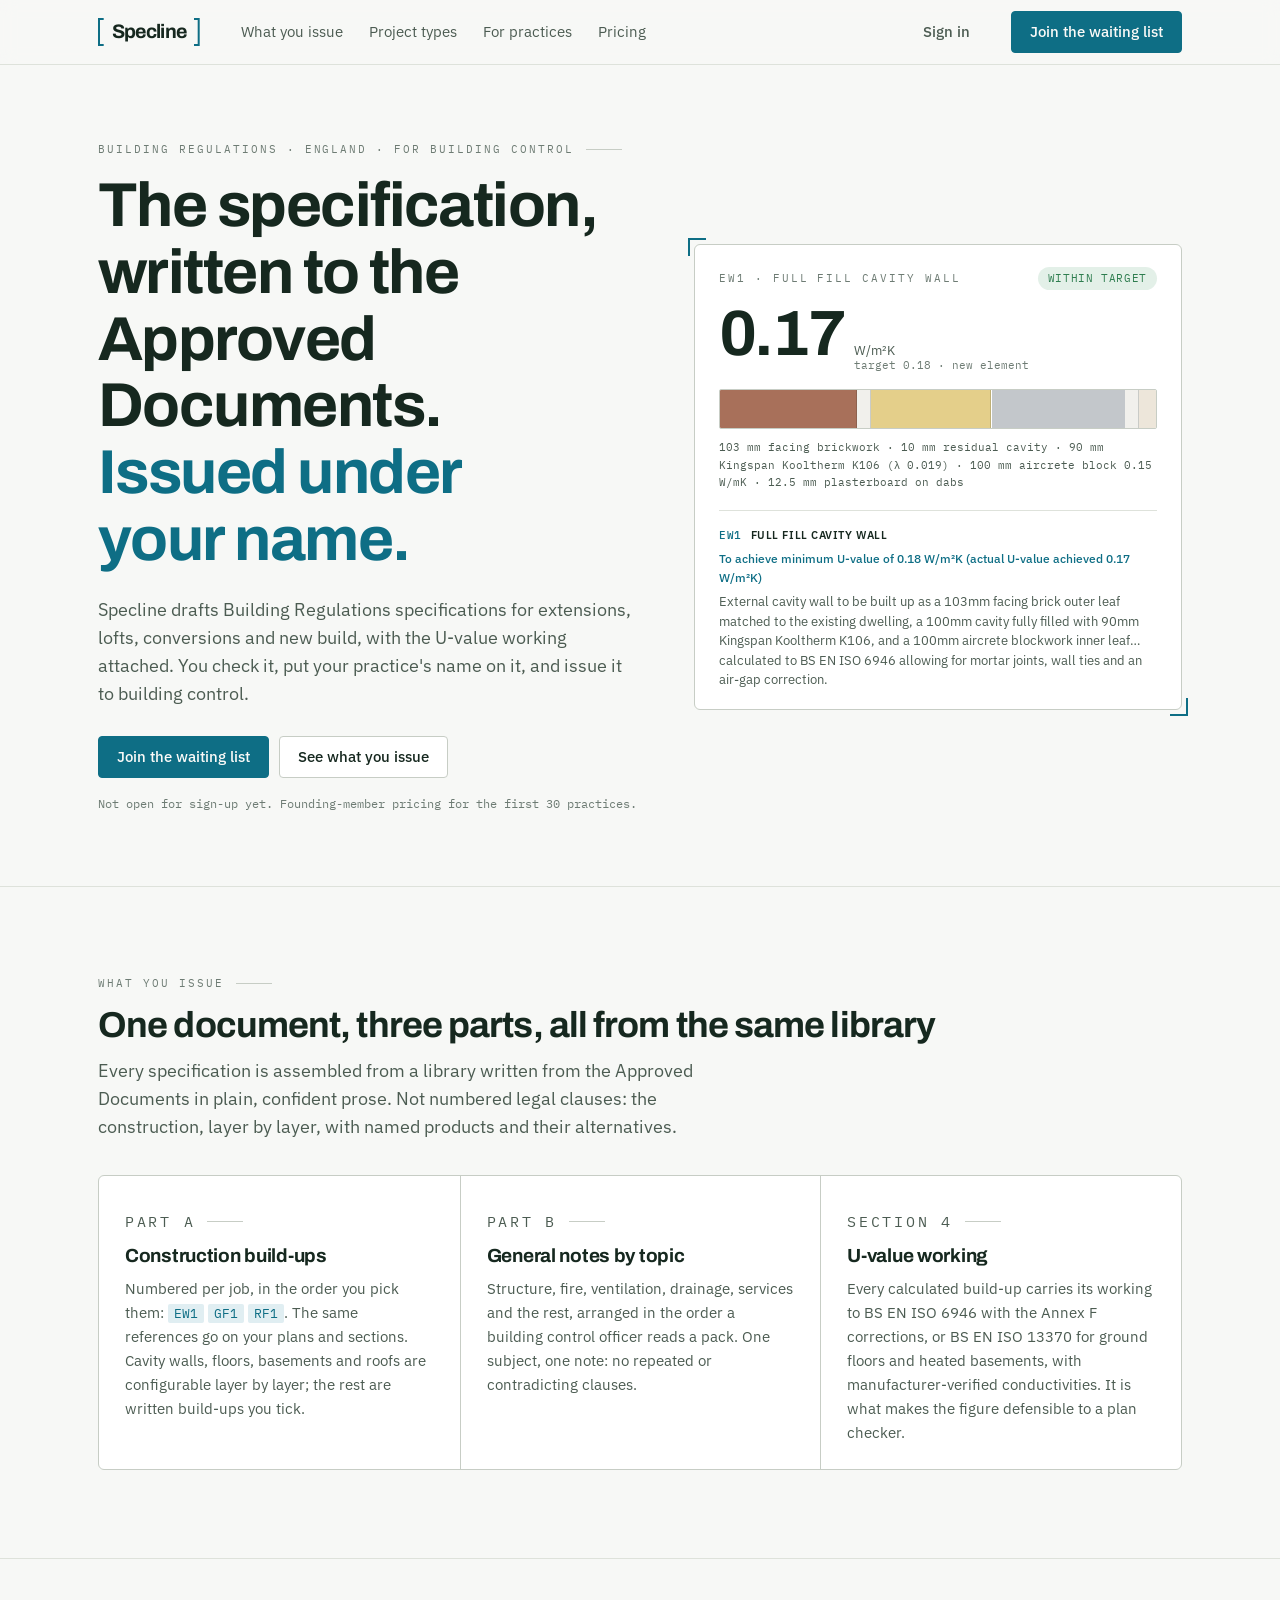
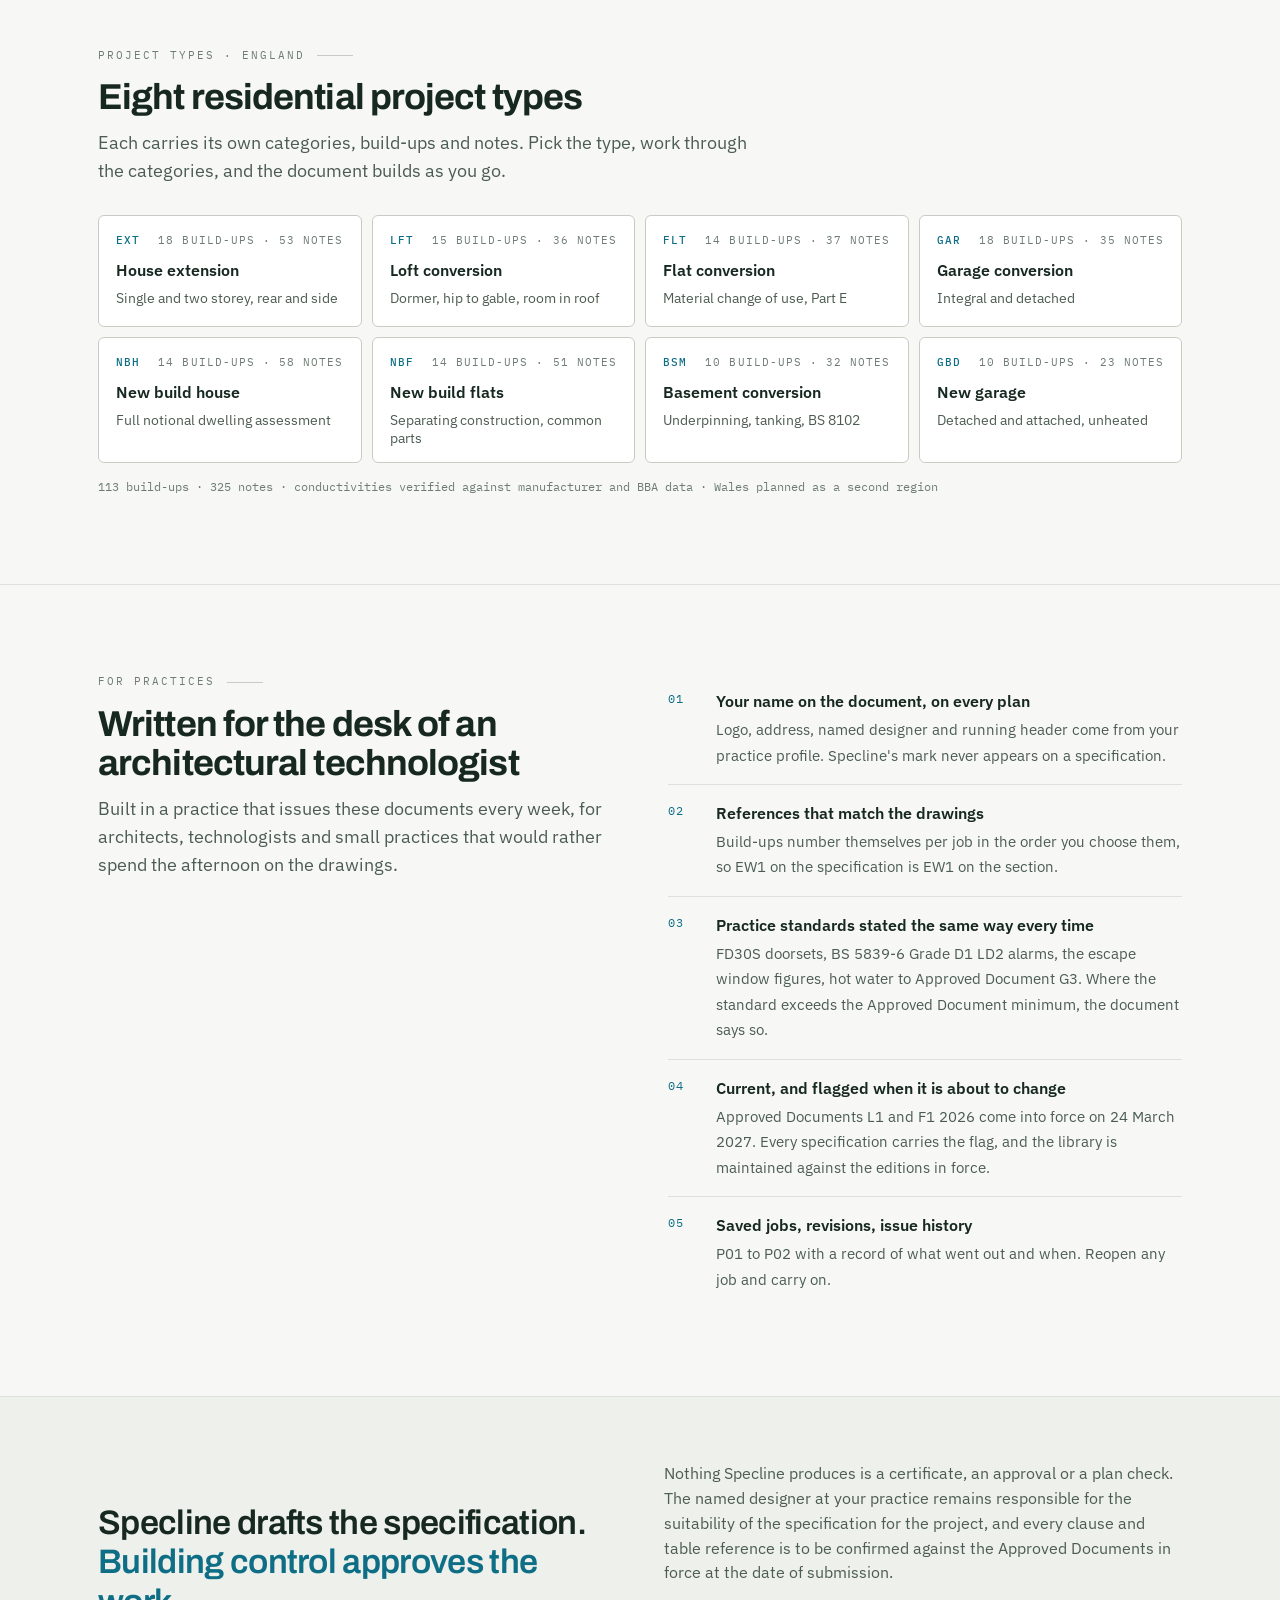
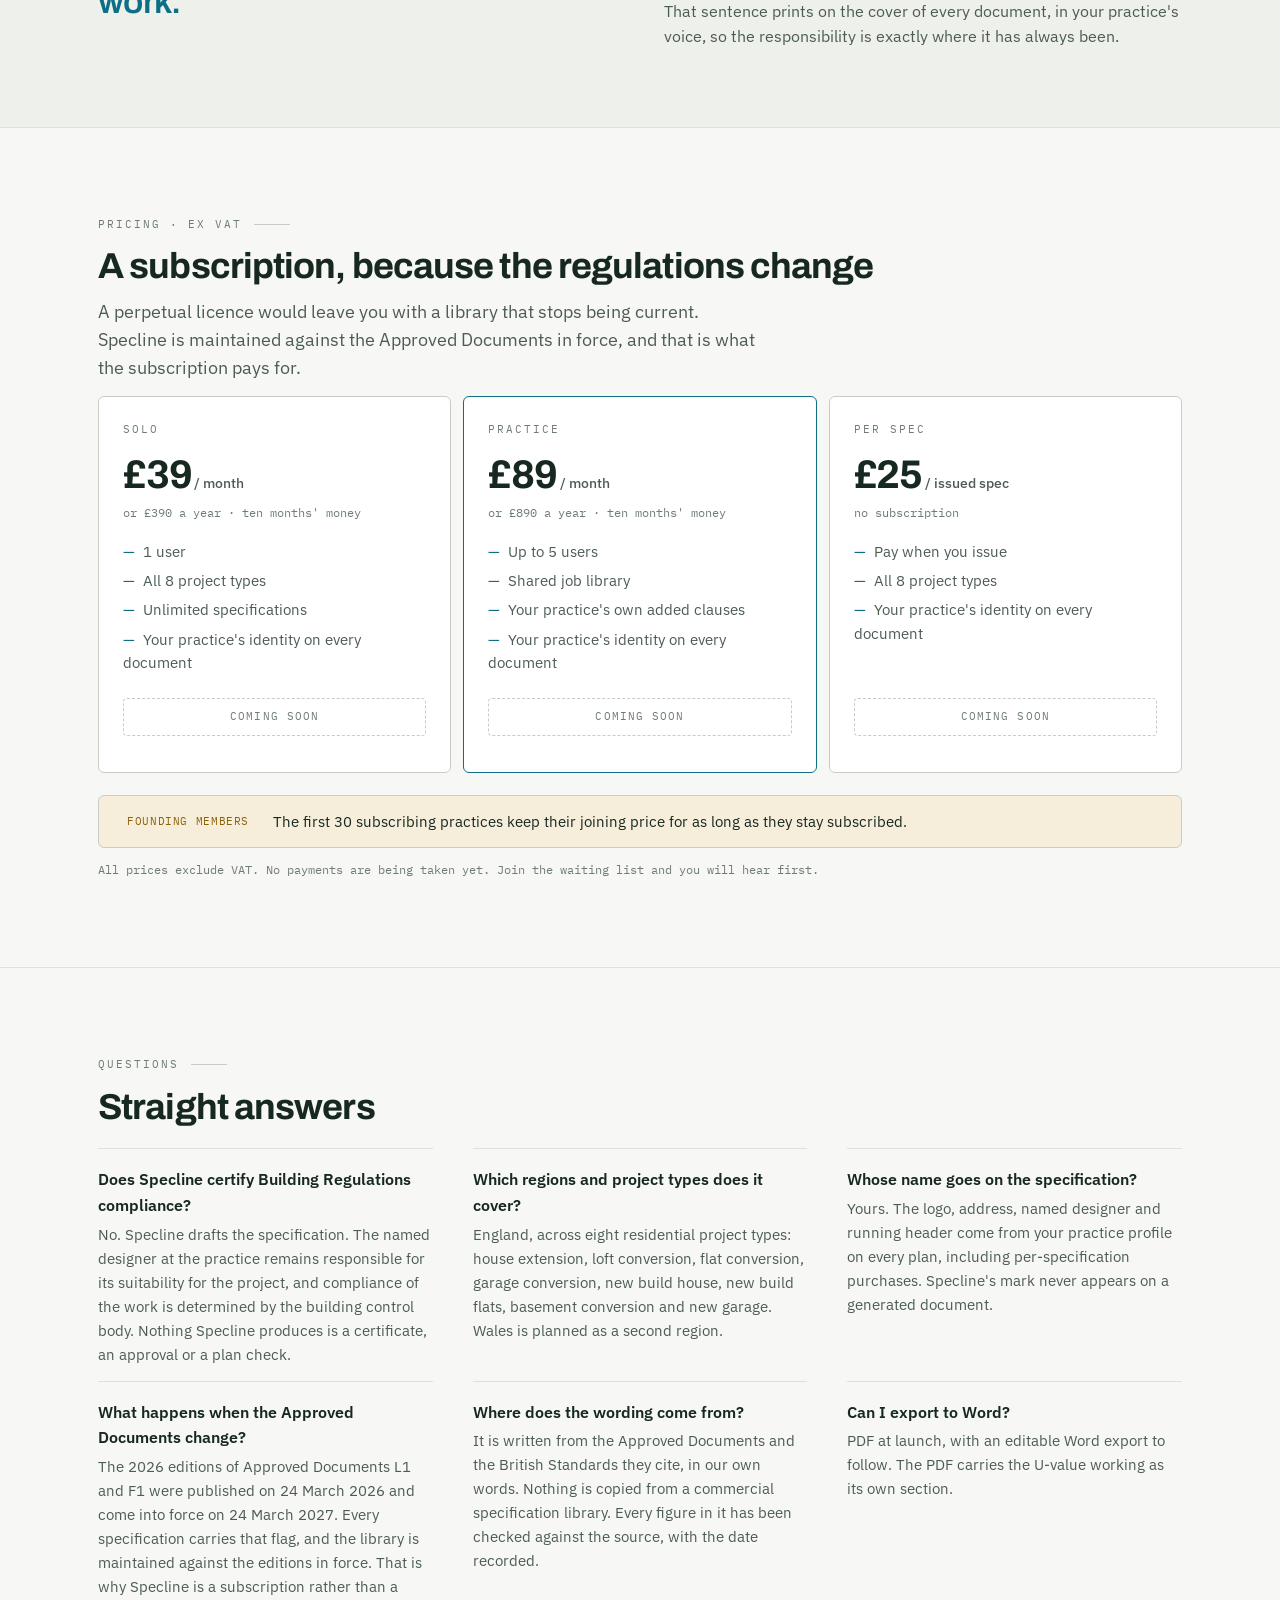
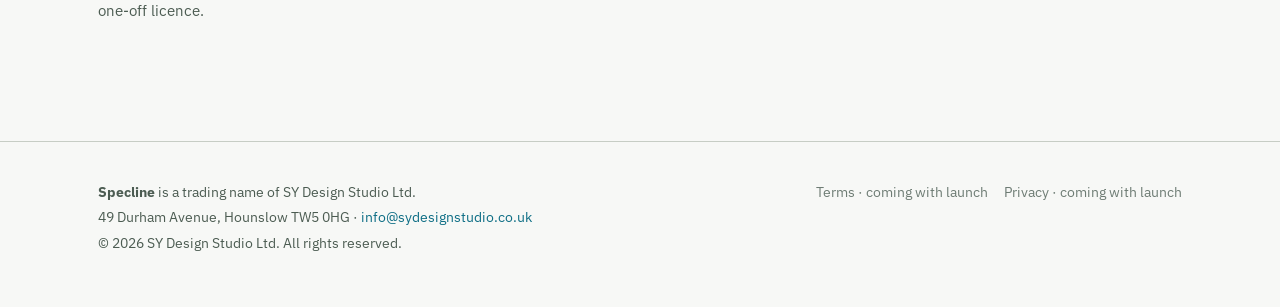
==== site/index.html @ 6450c4c1 "Specline identity, practice profile, responsibility wording, commercial model and home page Nothing " ====
<!doctype html>
<html lang="en-GB">
<head>
<meta charset="utf-8">
<meta name="viewport" content="width=device-width,initial-scale=1">
<title>Specline — Building Regulations specifications for building control</title>
<meta name="description" content="Specline drafts Building Regulations specifications for building control: eight residential project types for England, written to the Approved Documents, with the U-value working attached. Issued under your practice's name. For architects and architectural technologists.">
<!-- TODO before launch: set the real domain on the canonical and og:url tags below. -->
<link rel="canonical" href="https://specline.co.uk/">
<meta name="robots" content="index,follow">
<meta name="theme-color" content="#0E6E85">
<meta property="og:type" content="website">
<meta property="og:site_name" content="Specline">
<meta property="og:title" content="Specline — Building Regulations specifications for building control">
<meta property="og:description" content="Building Regulations specifications for extensions, lofts, conversions and new build in England, written to the Approved Documents with the U-value working attached. Issued under your own name.">
<meta property="og:url" content="https://specline.co.uk/">
<meta property="og:locale" content="en_GB">
<meta name="twitter:card" content="summary">
<meta name="twitter:title" content="Specline — Building Regulations specifications for building control">
<meta name="twitter:description" content="Specifications written to the Approved Documents, with the U-value working attached. Issued under your practice's name.">
<link rel="icon" type="image/svg+xml" href="data:image/svg+xml,%3Csvg xmlns='http://www.w3.org/2000/svg' viewBox='0 0 32 32'%3E%3Crect width='32' height='32' rx='6' fill='%230E6E85'/%3E%3Cpath d='M13.5 7.5H8V24.5H13.5M18.5 7.5H24V24.5H18.5' fill='none' stroke='%23FBFAF8' stroke-width='3'/%3E%3C/svg%3E">
<link rel="preconnect" href="https://fonts.googleapis.com">
<link rel="preconnect" href="https://fonts.gstatic.com" crossorigin>
<link rel="stylesheet" href="https://fonts.googleapis.com/css2?family=Archivo:wght@600;700&family=IBM+Plex+Mono:wght@400;500&family=IBM+Plex+Sans:wght@400;500;600&display=swap">
<script type="application/ld+json">
{"@context":"https://schema.org","@graph":[
 {"@type":"Organization","@id":"https://specline.co.uk/#org","name":"Specline","legalName":"SY Design Studio Ltd","url":"https://specline.co.uk/","email":"info@sydesignstudio.co.uk",
  "address":{"@type":"PostalAddress","streetAddress":"49 Durham Avenue","addressLocality":"Hounslow","postalCode":"TW5 0HG","addressCountry":"GB"}},
 {"@type":"SoftwareApplication","name":"Specline","applicationCategory":"BusinessApplication","operatingSystem":"Web","url":"https://specline.co.uk/",
  "description":"Drafts Building Regulations specifications for building control across eight residential project types in England, written to the Approved Documents, with U-value calculations to BS EN ISO 6946 and BS EN ISO 13370 attached.",
  "publisher":{"@id":"https://specline.co.uk/#org"},
  "offers":[
   {"@type":"Offer","name":"Solo","price":"39","priceCurrency":"GBP","availability":"https://schema.org/PreOrder","description":"1 user, all 8 project types, unlimited specifications. £39 a month or £390 a year, ex VAT."},
   {"@type":"Offer","name":"Practice","price":"89","priceCurrency":"GBP","availability":"https://schema.org/PreOrder","description":"Up to 5 users, shared job library, the practice's own added clauses. £89 a month or £890 a year, ex VAT."},
   {"@type":"Offer","name":"Per spec","price":"25","priceCurrency":"GBP","availability":"https://schema.org/PreOrder","description":"£25 per issued specification, no subscription, ex VAT."}]},
 {"@type":"FAQPage","mainEntity":[
  {"@type":"Question","name":"Does Specline certify Building Regulations compliance?","acceptedAnswer":{"@type":"Answer","text":"No. Specline drafts the specification. The named designer at the practice remains responsible for its suitability for the project, and compliance of the work is determined by the building control body. Nothing Specline produces is a certificate, an approval or a plan check."}},
  {"@type":"Question","name":"Which regions and project types does Specline cover?","acceptedAnswer":{"@type":"Answer","text":"England, across eight residential project types: house extension, loft conversion, flat conversion, garage conversion, new build house, new build flats, basement conversion and new garage. Wales is planned as a second region."}},
  {"@type":"Question","name":"Whose name goes on the specification?","acceptedAnswer":{"@type":"Answer","text":"The practice's own. The logo, address, named designer and running header come from the practice profile on every plan, including per-specification purchases. Specline's mark never appears on a generated document."}},
  {"@type":"Question","name":"What happens when the Approved Documents change?","acceptedAnswer":{"@type":"Answer","text":"The 2026 editions of Approved Documents L1 and F1 were published on 24 March 2026 and come into force on 24 March 2027. Every specification carries that flag, and the library is maintained against the editions in force. That is why Specline is a subscription rather than a one-off licence."}}]}
]}
</script>
<style>
:root{
  --paper:#F7F8F6; --paper-warm:#FBFAF8; --well:#EEF0EC; --surface:#FFFFFF;
  --ink:#16281F; --ink-2:#4C5C52; --ink-3:#6E7C74; --rule:#C7CDC5; --rule-soft:#DEE2DB;
  --petrol:#0E6E85; --petrol-hi:#0B586B; --petrol-soft:#E0EEF2; --on-petrol:#FBFAF8; --bracket:#0E6E85;
  --pass:#2E7D4F; --pass-soft:#E3F0E8; --hold:#8A6108; --hold-soft:#F6EEDB;
  --wordmark:"Archivo","IBM Plex Sans",Inter,system-ui,sans-serif;
  --sans:"IBM Plex Sans",-apple-system,BlinkMacSystemFont,"Segoe UI",Roboto,Helvetica,Arial,sans-serif;
  --mono:"IBM Plex Mono",ui-monospace,SFMono-Regular,Menlo,Consolas,monospace;
  --r-input:2px; --r-ctl:4px; --r-card:6px; --r-modal:10px;
  --shadow-2:0 4px 14px rgba(22,40,31,.10),0 24px 60px rgba(22,40,31,.12);
}
@media (prefers-color-scheme:dark){:root:not([data-theme="light"]){
  --paper:#10191F; --paper-warm:#17222A; --well:#0B1319; --surface:#17222A;
  --ink:#EDEAE4; --ink-2:#A8B4BC; --ink-3:#78868F; --rule:#263239; --rule-soft:#1F2A31;
  --petrol:#2E9EB8; --petrol-hi:#63BDD1; --petrol-soft:#0F323C; --on-petrol:#08141A; --bracket:#2E9EB8;
  --pass:#5CB981; --pass-soft:#142A1E; --hold:#D7A54A; --hold-soft:#2B2113;
  --shadow-2:0 4px 16px rgba(0,0,0,.5),0 24px 70px rgba(0,0,0,.55);}}
:root[data-theme="dark"]{
  --paper:#10191F; --paper-warm:#17222A; --well:#0B1319; --surface:#17222A;
  --ink:#EDEAE4; --ink-2:#A8B4BC; --ink-3:#78868F; --rule:#263239; --rule-soft:#1F2A31;
  --petrol:#2E9EB8; --petrol-hi:#63BDD1; --petrol-soft:#0F323C; --on-petrol:#08141A; --bracket:#2E9EB8;
  --pass:#5CB981; --pass-soft:#142A1E; --hold:#D7A54A; --hold-soft:#2B2113;
  --shadow-2:0 4px 16px rgba(0,0,0,.5),0 24px 70px rgba(0,0,0,.55);}

*{box-sizing:border-box}
html{color-scheme:light dark;scroll-behavior:smooth}
body{margin:0;background:var(--paper);color:var(--ink);font-family:var(--sans);font-size:16px;line-height:1.6;-webkit-font-smoothing:antialiased}
a{color:var(--petrol);text-decoration:none}
a:hover{color:var(--petrol-hi);text-decoration:underline}
button{font:inherit;color:inherit;cursor:pointer}
:focus-visible{outline:2px solid var(--petrol);outline-offset:2px}
::selection{background:var(--petrol-soft)}
h1,h2,h3{font-family:var(--wordmark);font-weight:700;letter-spacing:-.025em;line-height:1.08;margin:0;text-wrap:balance}
h2{font-size:clamp(26px,3.2vw,36px);margin-bottom:12px}
h3{font-size:19px;letter-spacing:-.015em;line-height:1.3}
p{margin:0 0 14px}
.lede{color:var(--ink-2);font-size:17.5px;max-width:60ch}
.eyebrow{font-family:var(--mono);font-size:11px;letter-spacing:.18em;text-transform:uppercase;color:var(--ink-3);margin:0 0 14px;display:flex;gap:12px;align-items:center}
.eyebrow::after{content:"";flex:0 0 36px;height:1px;background:var(--rule)}
.mono{font-family:var(--mono);font-variant-numeric:tabular-nums}
.wrap{max-width:1140px;margin:0 auto;padding:0 28px}
@media(max-width:640px){.wrap{padding:0 18px}}
section{padding:88px 0;border-top:1px solid var(--rule-soft)}
section.tight{padding:64px 0}
@media(max-width:760px){section{padding:60px 0}}

/* buttons */
.btn{display:inline-flex;align-items:center;gap:8px;border:1px solid var(--rule);background:var(--surface);color:var(--ink);border-radius:var(--r-ctl);padding:11px 18px;font-size:15px;font-weight:500;line-height:1.2;white-space:nowrap;text-decoration:none}
.btn:hover{border-color:var(--ink-2);text-decoration:none;color:var(--ink)}
.btn-primary{background:var(--petrol);border-color:var(--petrol);color:var(--on-petrol)}
.btn-primary:hover{background:var(--petrol-hi);border-color:var(--petrol-hi);color:var(--on-petrol)}
.btn-quiet{background:transparent;border-color:transparent;color:var(--ink-2)}
.btn-quiet:hover{background:var(--well);border-color:transparent}

/* header */
.top{position:sticky;top:0;z-index:30;background:color-mix(in srgb,var(--paper) 88%,transparent);backdrop-filter:blur(8px);border-bottom:1px solid var(--rule-soft)}
.top .wrap{display:flex;align-items:center;gap:22px;height:64px}
.lockup{display:inline-flex;align-items:stretch;gap:7px;height:28px;text-decoration:none}
.lockup svg{width:6.7px;height:28px;display:block;overflow:visible}
.lockup b{align-self:center;font-family:var(--wordmark);font-weight:700;font-size:19.6px;letter-spacing:-.035em;line-height:.95;color:var(--ink)}
.lockup:hover{text-decoration:none}
.nav{display:flex;gap:4px;margin-left:8px}
.nav a{color:var(--ink-2);padding:8px 11px;border-radius:var(--r-ctl);font-size:14.5px}
.nav a:hover{background:var(--well);color:var(--ink);text-decoration:none}
.top .spacer{flex:1}
@media(max-width:820px){.nav{display:none}.top .wrap{height:58px}}
@media(max-width:640px){.top .btn-primary{display:none}.top .wrap{gap:12px}.eyebrow::after{display:none}}

/* hero */
.hero{padding:76px 0 72px;border-top:0}
.hero .wrap{display:grid;grid-template-columns:minmax(0,1.05fr) minmax(320px,.95fr);gap:56px;align-items:center}
@media(max-width:900px){.hero .wrap{grid-template-columns:1fr;gap:40px}}
.hero h1{font-size:clamp(36px,5.2vw,62px)}
.hero h1 em{font-style:normal;color:var(--petrol)}
.hero .lede{margin:22px 0 28px}
.hero .actions{display:flex;gap:10px;flex-wrap:wrap;align-items:center}
.hero .note{font-family:var(--mono);font-size:12px;color:var(--ink-3);margin:16px 0 0}

/* the signature: a wall drawn to scale, settling on its U-value */
.spec{background:var(--surface);border:1px solid var(--rule);border-radius:var(--r-card);padding:22px 24px 20px;position:relative}
.spec .shead{display:flex;justify-content:space-between;align-items:center;gap:10px;margin-bottom:12px}
.spec .shead .eyebrow{margin:0}.spec .shead .eyebrow::after{display:none}
.pill{font-family:var(--mono);font-size:10.5px;letter-spacing:.06em;text-transform:uppercase;padding:3px 10px;border-radius:100px;white-space:nowrap}
.pill.pass{color:var(--pass);background:var(--pass-soft)}
.pill.hold{color:var(--hold);background:var(--hold-soft)}
.ubig{display:flex;align-items:baseline;gap:10px;margin:2px 0 16px}
.ubig b{font-family:var(--wordmark);font-weight:700;font-size:64px;line-height:1;letter-spacing:-.035em;font-variant-numeric:tabular-nums;min-width:3.2ch}
.ubig .unit{display:flex;flex-direction:column;line-height:1.25;font-size:13px;color:var(--ink-2)}
.ubig .unit small{color:var(--ink-3);font-family:var(--mono);font-size:11px}
.lbar{display:flex;height:40px;border-radius:var(--r-input);overflow:hidden;border:1px solid var(--rule)}
.lbar span{display:block;height:100%;transform-origin:left center;border-right:1px solid rgba(22,40,31,.18);animation:draw .6s cubic-bezier(.2,.7,.2,1) both;animation-delay:calc(var(--i)*160ms + 200ms)}
.lbar span:last-child{border-right:0}
.lbar span.air{background-image:repeating-linear-gradient(135deg,transparent 0 4px,rgba(22,40,31,.14) 4px 5px)}
.lkey{font-family:var(--mono);font-size:11px;color:var(--ink-2);line-height:1.6;margin:10px 0 0}
.clause{margin:18px 0 0;padding-top:16px;border-top:1px solid var(--rule-soft)}
.clause h4{font-family:var(--sans);font-size:11px;font-weight:600;letter-spacing:.05em;text-transform:uppercase;margin:0 0 6px;display:flex;gap:9px;align-items:baseline}
.clause h4 i{font-style:normal;font-family:var(--mono);color:var(--petrol);font-weight:500}
.clause p{font-size:12.5px;color:var(--ink-2);margin:0;line-height:1.55;max-width:none}
.clause .tl{color:var(--petrol);font-weight:500;font-size:12px;margin:0 0 5px}
.reveal{animation:rise .5s ease both}
.clause .tl{animation-delay:1.35s}.clause p{animation-delay:1.55s}
@keyframes draw{from{transform:scaleX(0)}to{transform:scaleX(1)}}
@keyframes rise{from{opacity:0;transform:translateY(6px)}to{opacity:1;transform:none}}
.corner{position:absolute;width:18px;height:18px;border:2px solid var(--bracket);pointer-events:none}
.corner.tl{top:-7px;left:-7px;border-right:0;border-bottom:0}
.corner.br{bottom:-7px;right:-7px;border-left:0;border-top:0}

/* three columns */
.cols{display:grid;grid-template-columns:repeat(auto-fit,minmax(260px,1fr));gap:0;border:1px solid var(--rule);border-radius:var(--r-card);background:var(--surface);overflow:hidden}
.col{padding:26px 26px 24px;border-left:1px solid var(--rule)}
.col:first-child{border-left:0}
@media(max-width:820px){.col{border-left:0;border-top:1px solid var(--rule)}.col:first-child{border-top:0}}
.col .eyebrow{margin-bottom:10px}
.col p{color:var(--ink-2);font-size:15px;margin:8px 0 0}
.col .ref{font-family:var(--mono);color:var(--petrol);background:var(--petrol-soft);border-radius:var(--r-input);padding:1px 6px;font-size:13px}

/* types */
.types{display:grid;grid-template-columns:repeat(auto-fill,minmax(220px,1fr));gap:10px}
.type{background:var(--surface);border:1px solid var(--rule);border-radius:var(--r-card);padding:16px 17px 14px;display:flex;flex-direction:column;gap:5px;min-height:112px}
.type .tk{display:flex;justify-content:space-between;font-family:var(--mono);font-size:10.5px;letter-spacing:.1em;text-transform:uppercase;color:var(--ink-3)}
.type .tk b{color:var(--petrol);font-weight:500}
.type .tn{font-weight:600;font-size:16px;margin-top:4px}
.type .td{color:var(--ink-2);font-size:13.5px;line-height:1.4}
.total{font-family:var(--mono);font-size:12px;color:var(--ink-3);margin:14px 0 0}

/* practice section */
.two{display:grid;grid-template-columns:minmax(0,1fr) minmax(0,1fr);gap:56px;align-items:start}
@media(max-width:820px){.two{grid-template-columns:1fr;gap:32px}}
.list{list-style:none;margin:0;padding:0;display:flex;flex-direction:column}
.list li{padding:16px 0;border-top:1px solid var(--rule-soft);display:grid;grid-template-columns:34px minmax(0,1fr);gap:14px;align-items:start}
.list li:first-child{border-top:0}
.list li i{font-style:normal;font-family:var(--mono);color:var(--petrol);font-size:12px;line-height:1.7;letter-spacing:.06em}
.list li b{display:block;font-weight:600;margin-bottom:2px}
.list li span{color:var(--ink-2);font-size:15px}

/* the boundary */
.boundary{background:var(--well);border-top:1px solid var(--rule-soft)}
.boundary .wrap{display:grid;grid-template-columns:minmax(0,1fr) minmax(0,1fr);gap:48px;align-items:center}
@media(max-width:820px){.boundary .wrap{grid-template-columns:1fr}}
.boundary blockquote{margin:0;font-family:var(--wordmark);font-weight:600;font-size:clamp(24px,3vw,34px);letter-spacing:-.02em;line-height:1.15}
.boundary blockquote em{font-style:normal;color:var(--petrol)}
.boundary p{color:var(--ink-2);font-size:15.5px}

/* pricing */
.plans{display:grid;grid-template-columns:repeat(auto-fit,minmax(250px,1fr));gap:12px;margin-top:8px}
.plan{background:var(--surface);border:1px solid var(--rule);border-radius:var(--r-card);padding:24px 24px 22px;display:flex;flex-direction:column;gap:6px;position:relative}
.plan.mid{border-color:var(--petrol)}
.plan .eyebrow{margin-bottom:6px}.plan .eyebrow::after{display:none}
.plan .price{font-family:var(--wordmark);font-weight:700;font-size:40px;letter-spacing:-.03em;line-height:1;font-variant-numeric:tabular-nums;margin:4px 0 2px}
.plan .price small{font-family:var(--sans);font-weight:500;font-size:14px;letter-spacing:0;color:var(--ink-2)}
.plan .alt{font-family:var(--mono);font-size:12px;color:var(--ink-3);margin:0 0 12px}
.plan ul{margin:0 0 18px;padding:0;list-style:none;display:flex;flex-direction:column;gap:6px;font-size:14.5px;color:var(--ink-2);flex:1}
.plan li::before{content:"—";color:var(--petrol);margin-right:8px}
.plan .soon{font-family:var(--mono);font-size:11px;letter-spacing:.1em;text-transform:uppercase;color:var(--ink-3);text-align:center;padding:9px;border:1px dashed var(--rule);border-radius:var(--r-ctl)}
.founder{margin-top:22px;border:1px solid var(--rule);background:var(--hold-soft);border-radius:var(--r-card);padding:14px 18px;display:flex;gap:14px;align-items:center;flex-wrap:wrap;font-size:14.5px}
.founder .pill{flex:none}
.vat{font-family:var(--mono);font-size:12px;color:var(--ink-3);margin:12px 0 0}

/* faq */
.faq{display:grid;grid-template-columns:repeat(auto-fit,minmax(300px,1fr));gap:0 40px}
.faq dt{font-weight:600;padding:18px 0 4px;border-top:1px solid var(--rule-soft)}
.faq dd{margin:0 0 14px;color:var(--ink-2);font-size:15px}

/* footer */
footer{border-top:1px solid var(--rule);padding:40px 0 48px;font-size:13.5px;color:var(--ink-2)}
footer .wrap{display:flex;justify-content:space-between;gap:24px;flex-wrap:wrap;align-items:flex-start}
footer p{margin:0 0 4px}
footer .links{display:flex;gap:16px;flex-wrap:wrap}
footer .links span{color:var(--ink-3)}

/* sign-in */
.overlay{position:fixed;inset:0;z-index:80;background:rgba(10,18,14,.5);display:flex;align-items:center;justify-content:center;padding:24px;backdrop-filter:blur(3px)}
.overlay[hidden]{display:none}
.dialog{background:var(--surface);border-radius:var(--r-modal);max-width:460px;width:100%;box-shadow:var(--shadow-2);padding:30px 32px 28px;position:relative}
.dialog h2{font-size:26px;margin-bottom:8px}
.dialog p{color:var(--ink-2);font-size:15px}
.closeX{position:absolute;top:12px;right:14px;border:0;background:none;font-size:22px;color:var(--ink-3);line-height:1;padding:6px 10px;border-radius:var(--r-ctl)}
.closeX:hover{background:var(--well);color:var(--ink)}
.dialog .field{border:1px dashed var(--rule);border-radius:var(--r-input);padding:10px 12px;font-family:var(--mono);font-size:12px;color:var(--ink-3);margin:14px 0 18px}

@media (prefers-reduced-motion:reduce){*{animation:none!important;transition:none!important}.lbar span{transform:none}.reveal{opacity:1}}
</style>
</head>
<body>

<header class="top">
  <div class="wrap">
    <a class="lockup" href="#top" aria-label="Specline"><svg viewBox="0 0 6.7 28" aria-hidden="true"><path d="M5.7 1H1V27H5.7" fill="none" stroke="var(--bracket)" stroke-width="2" stroke-linejoin="miter"/></svg><b aria-hidden="true">Specline</b><svg viewBox="0 0 6.7 28" aria-hidden="true"><path d="M1 1H5.7V27H1" fill="none" stroke="var(--bracket)" stroke-width="2" stroke-linejoin="miter"/></svg></a>
    <nav class="nav" aria-label="Sections">
      <a href="#what">What you issue</a>
      <a href="#types">Project types</a>
      <a href="#practices">For practices</a>
      <a href="#pricing">Pricing</a>
    </nav>
    <span class="spacer"></span>
    <button class="btn btn-quiet" id="signin">Sign in</button>
    <a class="btn btn-primary" href="mailto:info@sydesignstudio.co.uk?subject=Specline%20waiting%20list&body=Practice%3A%0AName%3A%0AWhat%20we%20mostly%20do%3A%20">Join the waiting list</a>
  </div>
</header>

<main id="top">
<section class="hero">
  <div class="wrap">
    <div>
      <p class="eyebrow">Building Regulations · England · for building control</p>
      <h1>The specification, written to the Approved Documents. <em>Issued under your name.</em></h1>
      <p class="lede">Specline drafts Building Regulations specifications for extensions, lofts, conversions and new build, with the U-value working attached. You check it, put your practice's name on it, and issue it to building control.</p>
      <div class="actions">
        <a class="btn btn-primary" href="mailto:info@sydesignstudio.co.uk?subject=Specline%20waiting%20list&body=Practice%3A%0AName%3A%0AWhat%20we%20mostly%20do%3A%20">Join the waiting list</a>
        <a class="btn" href="#what">See what you issue</a>
      </div>
      <p class="note">Not open for sign-up yet. Founding-member pricing for the first 30 practices.</p>
    </div>

    <div class="spec" aria-label="Example: a full fill cavity wall, calculated live">
      <span class="corner tl" aria-hidden="true"></span><span class="corner br" aria-hidden="true"></span>
      <div class="shead"><p class="eyebrow">EW1 · Full fill cavity wall</p><span class="pill pass" id="pill">Calculating</span></div>
      <div class="ubig"><b id="uval" aria-live="polite">0.35</b><span class="unit">W/m²K<small>target 0.18 · new element</small></span></div>
      <div class="lbar" role="img" aria-label="103 mm facing brickwork, 10 mm residual cavity, 90 mm Kooltherm K106, 100 mm aircrete block, 10 mm dab gap, 12.5 mm plasterboard">
        <span style="flex:103;background:#A8705A;--i:0"></span>
        <span class="air" style="flex:10;background:#F1F0EC;--i:1"></span>
        <span style="flex:90;background:#E4CF8A;--i:2"></span>
        <span style="flex:100;background:#C3C7CB;--i:3"></span>
        <span class="air" style="flex:10;background:#F1F0EC;--i:4"></span>
        <span style="flex:12.5;background:#EDE6DA;--i:5"></span>
      </div>
      <p class="lkey">103 mm facing brickwork · 10 mm residual cavity · 90 mm Kingspan Kooltherm K106 (λ 0.019) · 100 mm aircrete block 0.15 W/mK · 12.5 mm plasterboard on dabs</p>
      <div class="clause">
        <h4 class="reveal" style="animation-delay:1.2s"><i>EW1</i>Full fill cavity wall</h4>
        <p class="tl reveal">To achieve minimum U-value of 0.18 W/m²K (actual U-value achieved 0.17 W/m²K)</p>
        <p class="reveal">External cavity wall to be built up as a 103mm facing brick outer leaf matched to the existing dwelling, a 100mm cavity fully filled with 90mm Kingspan Kooltherm K106, and a 100mm aircrete blockwork inner leaf… calculated to BS EN ISO 6946 allowing for mortar joints, wall ties and an air-gap correction.</p>
      </div>
    </div>
  </div>
</section>

<section id="what">
  <div class="wrap">
    <p class="eyebrow">What you issue</p>
    <h2>One document, three parts, all from the same library</h2>
    <p class="lede" style="margin-bottom:34px">Every specification is assembled from a library written from the Approved Documents in plain, confident prose. Not numbered legal clauses: the construction, layer by layer, with named products and their alternatives.</p>
    <div class="cols">
      <div class="col"><p class="eyebrow">Part A</p><h3>Construction build-ups</h3>
        <p>Numbered per job, in the order you pick them: <span class="ref">EW1</span> <span class="ref">GF1</span> <span class="ref">RF1</span>. The same references go on your plans and sections. Cavity walls, floors, basements and roofs are configurable layer by layer; the rest are written build-ups you tick.</p></div>
      <div class="col"><p class="eyebrow">Part B</p><h3>General notes by topic</h3>
        <p>Structure, fire, ventilation, drainage, services and the rest, arranged in the order a building control officer reads a pack. One subject, one note: no repeated or contradicting clauses.</p></div>
      <div class="col"><p class="eyebrow">Section 4</p><h3>U-value working</h3>
        <p>Every calculated build-up carries its working to BS EN ISO 6946 with the Annex F corrections, or BS EN ISO 13370 for ground floors and heated basements, with manufacturer-verified conductivities. It is what makes the figure defensible to a plan checker.</p></div>
    </div>
  </div>
</section>

<section id="types">
  <div class="wrap">
    <p class="eyebrow">Project types · England</p>
    <h2>Eight residential project types</h2>
    <p class="lede" style="margin-bottom:30px">Each carries its own categories, build-ups and notes. Pick the type, work through the categories, and the document builds as you go.</p>
    <div class="types">
      <div class="type"><span class="tk"><b>EXT</b><span>18 build-ups · 53 notes</span></span><span class="tn">House extension</span><span class="td">Single and two storey, rear and side</span></div>
      <div class="type"><span class="tk"><b>LFT</b><span>15 build-ups · 36 notes</span></span><span class="tn">Loft conversion</span><span class="td">Dormer, hip to gable, room in roof</span></div>
      <div class="type"><span class="tk"><b>FLT</b><span>14 build-ups · 37 notes</span></span><span class="tn">Flat conversion</span><span class="td">Material change of use, Part E</span></div>
      <div class="type"><span class="tk"><b>GAR</b><span>18 build-ups · 35 notes</span></span><span class="tn">Garage conversion</span><span class="td">Integral and detached</span></div>
      <div class="type"><span class="tk"><b>NBH</b><span>14 build-ups · 58 notes</span></span><span class="tn">New build house</span><span class="td">Full notional dwelling assessment</span></div>
      <div class="type"><span class="tk"><b>NBF</b><span>14 build-ups · 51 notes</span></span><span class="tn">New build flats</span><span class="td">Separating construction, common parts</span></div>
      <div class="type"><span class="tk"><b>BSM</b><span>10 build-ups · 32 notes</span></span><span class="tn">Basement conversion</span><span class="td">Underpinning, tanking, BS 8102</span></div>
      <div class="type"><span class="tk"><b>GBD</b><span>10 build-ups · 23 notes</span></span><span class="tn">New garage</span><span class="td">Detached and attached, unheated</span></div>
    </div>
    <p class="total">113 build-ups · 325 notes · conductivities verified against manufacturer and BBA data · Wales planned as a second region</p>
  </div>
</section>

<section id="practices">
  <div class="wrap two">
    <div>
      <p class="eyebrow">For practices</p>
      <h2>Written for the desk of an architectural technologist</h2>
      <p class="lede">Built in a practice that issues these documents every week, for architects, technologists and small practices that would rather spend the afternoon on the drawings.</p>
    </div>
    <ul class="list">
      <li><i>01</i><div><b>Your name on the document, on every plan</b><span>Logo, address, named designer and running header come from your practice profile. Specline's mark never appears on a specification.</span></div></li>
      <li><i>02</i><div><b>References that match the drawings</b><span>Build-ups number themselves per job in the order you choose them, so EW1 on the specification is EW1 on the section.</span></div></li>
      <li><i>03</i><div><b>Practice standards stated the same way every time</b><span>FD30S doorsets, BS 5839-6 Grade D1 LD2 alarms, the escape window figures, hot water to Approved Document G3. Where the standard exceeds the Approved Document minimum, the document says so.</span></div></li>
      <li><i>04</i><div><b>Current, and flagged when it is about to change</b><span>Approved Documents L1 and F1 2026 come into force on 24 March 2027. Every specification carries the flag, and the library is maintained against the editions in force.</span></div></li>
      <li><i>05</i><div><b>Saved jobs, revisions, issue history</b><span>P01 to P02 with a record of what went out and when. Reopen any job and carry on.</span></div></li>
    </ul>
  </div>
</section>

<section class="boundary tight">
  <div class="wrap">
    <blockquote>Specline drafts the specification. <em>Building control approves the work.</em></blockquote>
    <div>
      <p>Nothing Specline produces is a certificate, an approval or a plan check. The named designer at your practice remains responsible for the suitability of the specification for the project, and every clause and table reference is to be confirmed against the Approved Documents in force at the date of submission.</p>
      <p>That sentence prints on the cover of every document, in your practice's voice, so the responsibility is exactly where it has always been.</p>
    </div>
  </div>
</section>

<section id="pricing">
  <div class="wrap">
    <p class="eyebrow">Pricing · ex VAT</p>
    <h2>A subscription, because the regulations change</h2>
    <p class="lede">A perpetual licence would leave you with a library that stops being current. Specline is maintained against the Approved Documents in force, and that is what the subscription pays for.</p>
    <div class="plans">
      <div class="plan"><p class="eyebrow">Solo</p><p class="price">£39<small> / month</small></p><p class="alt">or £390 a year · ten months' money</p>
        <ul><li>1 user</li><li>All 8 project types</li><li>Unlimited specifications</li><li>Your practice's identity on every document</li></ul>
        <p class="soon">Coming soon</p></div>
      <div class="plan mid"><p class="eyebrow">Practice</p><p class="price">£89<small> / month</small></p><p class="alt">or £890 a year · ten months' money</p>
        <ul><li>Up to 5 users</li><li>Shared job library</li><li>Your practice's own added clauses</li><li>Your practice's identity on every document</li></ul>
        <p class="soon">Coming soon</p></div>
      <div class="plan"><p class="eyebrow">Per spec</p><p class="price">£25<small> / issued spec</small></p><p class="alt">no subscription</p>
        <ul><li>Pay when you issue</li><li>All 8 project types</li><li>Your practice's identity on every document</li></ul>
        <p class="soon">Coming soon</p></div>
    </div>
    <div class="founder"><span class="pill hold">Founding members</span><span>The first 30 subscribing practices keep their joining price for as long as they stay subscribed.</span></div>
    <p class="vat">All prices exclude VAT. No payments are being taken yet. Join the waiting list and you will hear first.</p>
  </div>
</section>

<section>
  <div class="wrap">
    <p class="eyebrow">Questions</p>
    <h2>Straight answers</h2>
    <dl class="faq" style="margin-top:22px">
      <div><dt>Does Specline certify Building Regulations compliance?</dt><dd>No. Specline drafts the specification. The named designer at the practice remains responsible for its suitability for the project, and compliance of the work is determined by the building control body. Nothing Specline produces is a certificate, an approval or a plan check.</dd></div>
      <div><dt>Which regions and project types does it cover?</dt><dd>England, across eight residential project types: house extension, loft conversion, flat conversion, garage conversion, new build house, new build flats, basement conversion and new garage. Wales is planned as a second region.</dd></div>
      <div><dt>Whose name goes on the specification?</dt><dd>Yours. The logo, address, named designer and running header come from your practice profile on every plan, including per-specification purchases. Specline's mark never appears on a generated document.</dd></div>
      <div><dt>What happens when the Approved Documents change?</dt><dd>The 2026 editions of Approved Documents L1 and F1 were published on 24 March 2026 and come into force on 24 March 2027. Every specification carries that flag, and the library is maintained against the editions in force. That is why Specline is a subscription rather than a one-off licence.</dd></div>
      <div><dt>Where does the wording come from?</dt><dd>It is written from the Approved Documents and the British Standards they cite, in our own words. Nothing is copied from a commercial specification library. Every figure in it has been checked against the source, with the date recorded.</dd></div>
      <div><dt>Can I export to Word?</dt><dd>PDF at launch, with an editable Word export to follow. The PDF carries the U-value working as its own section.</dd></div>
    </dl>
  </div>
</section>
</main>

<footer>
  <div class="wrap">
    <div>
      <p><b>Specline</b> is a trading name of SY Design Studio Ltd.</p>
      <p>49 Durham Avenue, Hounslow TW5 0HG · <a href="mailto:info@sydesignstudio.co.uk">info@sydesignstudio.co.uk</a></p>
      <p>© 2026 SY Design Studio Ltd. All rights reserved.</p>
    </div>
    <div class="links"><span>Terms · coming with launch</span><span>Privacy · coming with launch</span></div>
  </div>
</footer>

<div class="overlay" id="signinDlg" hidden>
  <div class="dialog" role="dialog" aria-modal="true" aria-labelledby="signinTitle">
    <button class="closeX" id="closeSignin" aria-label="Close">×</button>
    <p class="eyebrow" style="margin-bottom:8px">Subscribers</p>
    <h2 id="signinTitle">Sign-in opens with the first release</h2>
    <p>There are no subscriber accounts yet, so there is nothing here to sign into, and nothing on this page will ask you for a password until there is.</p>
    <div class="field">Email and password · not yet</div>
    <a class="btn btn-primary" href="mailto:info@sydesignstudio.co.uk?subject=Specline%20waiting%20list&body=Practice%3A%0AName%3A%0AWhat%20we%20mostly%20do%3A%20">Join the waiting list instead</a>
  </div>
</div>

<script>
/* The hero: the wall draws in layer by layer, and the U-value settles from the uninsulated
   figure to the calculated one. Static at the final state when motion is reduced. */
(function(){
  const u=document.getElementById('uval'), pill=document.getElementById('pill');
  const from=0.35, to=0.17;
  const still = matchMedia('(prefers-reduced-motion: reduce)').matches;
  const done=()=>{ u.textContent=to.toFixed(2); pill.textContent='Within target'; };
  if(still){ done(); return; }
  const t0=performance.now()+700, dur=1300;
  (function step(now){
    const k=Math.min(1,Math.max(0,(now-t0)/dur)), e=1-Math.pow(1-k,3);
    u.textContent=(from+(to-from)*e).toFixed(2);
    if(k<1) requestAnimationFrame(step); else done();
  })(performance.now());
})();
const dlg=document.getElementById('signinDlg');
document.getElementById('signin').onclick=()=>{ dlg.hidden=false; document.getElementById('closeSignin').focus(); };
document.getElementById('closeSignin').onclick=()=>{ dlg.hidden=true; };
dlg.addEventListener('click',e=>{ if(e.target===dlg) dlg.hidden=true; });
document.addEventListener('keydown',e=>{ if(e.key==='Escape') dlg.hidden=true; });
</script>
</body>
</html>
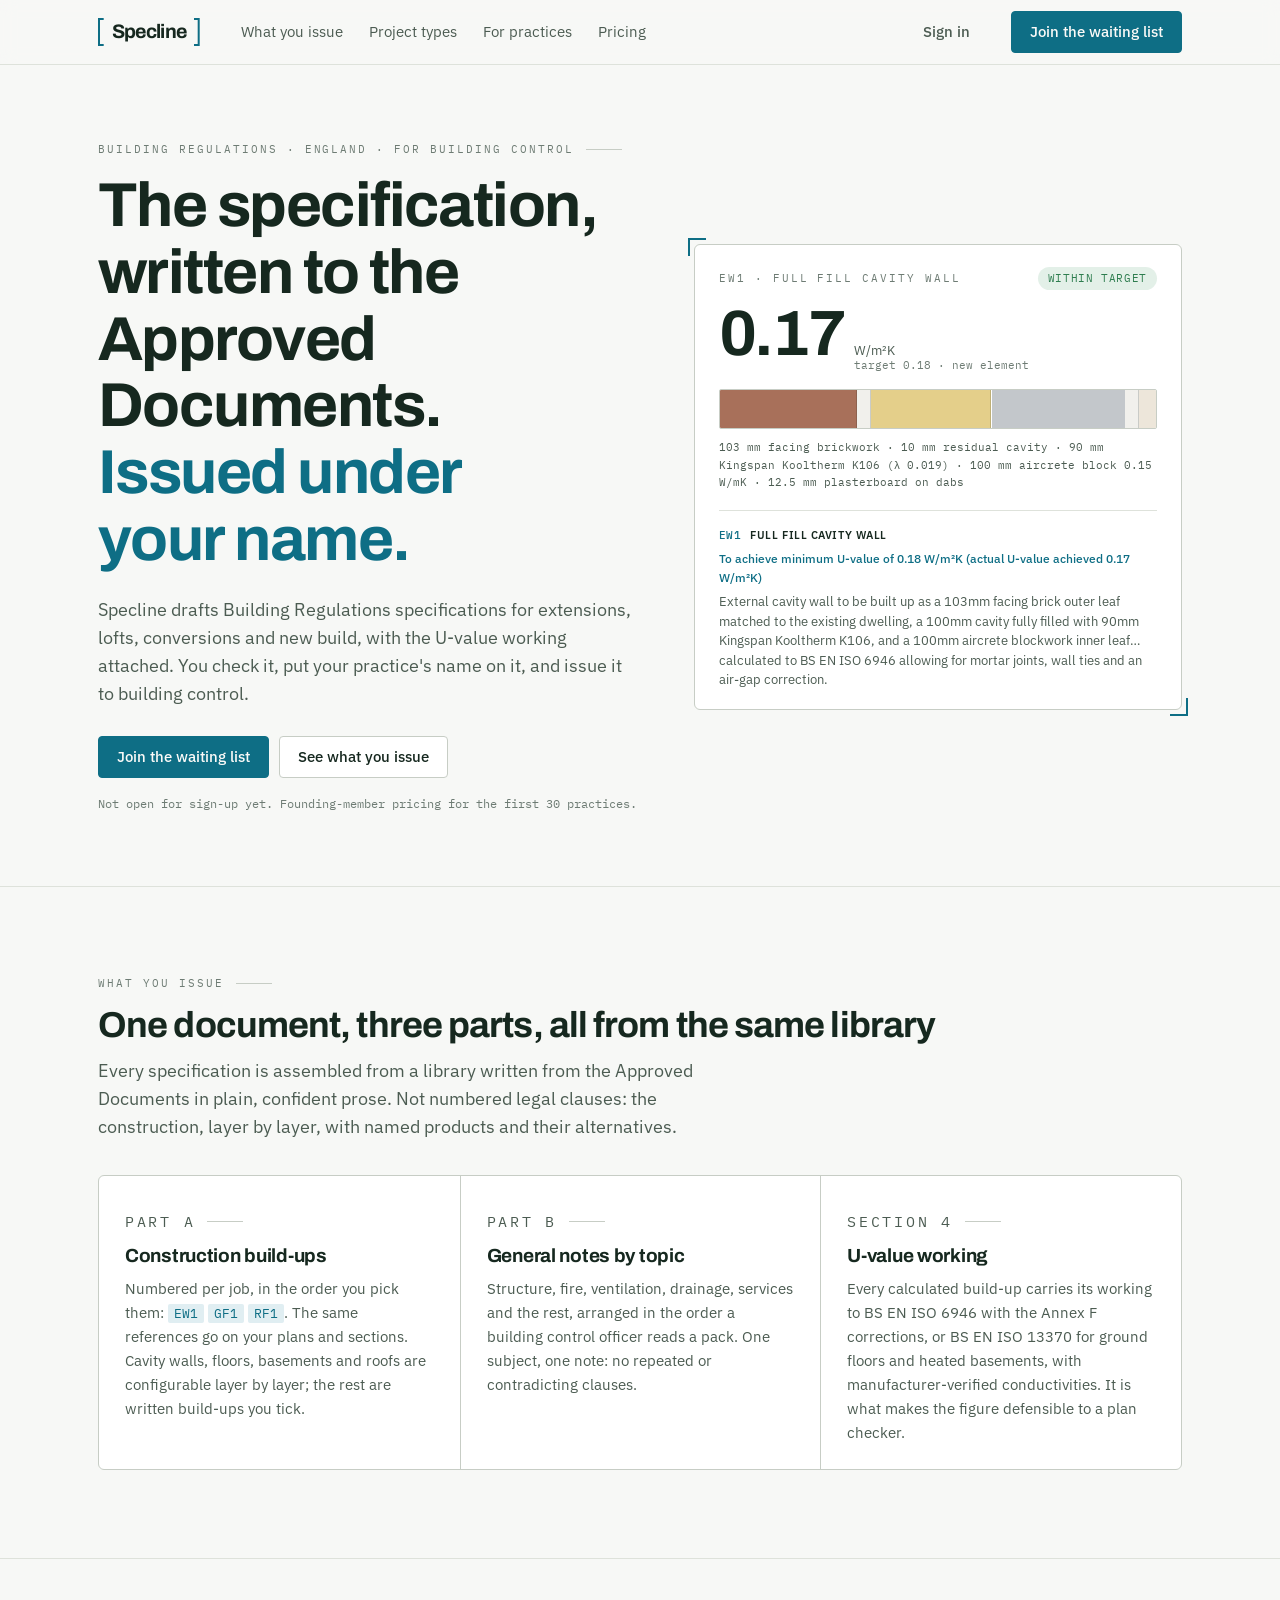
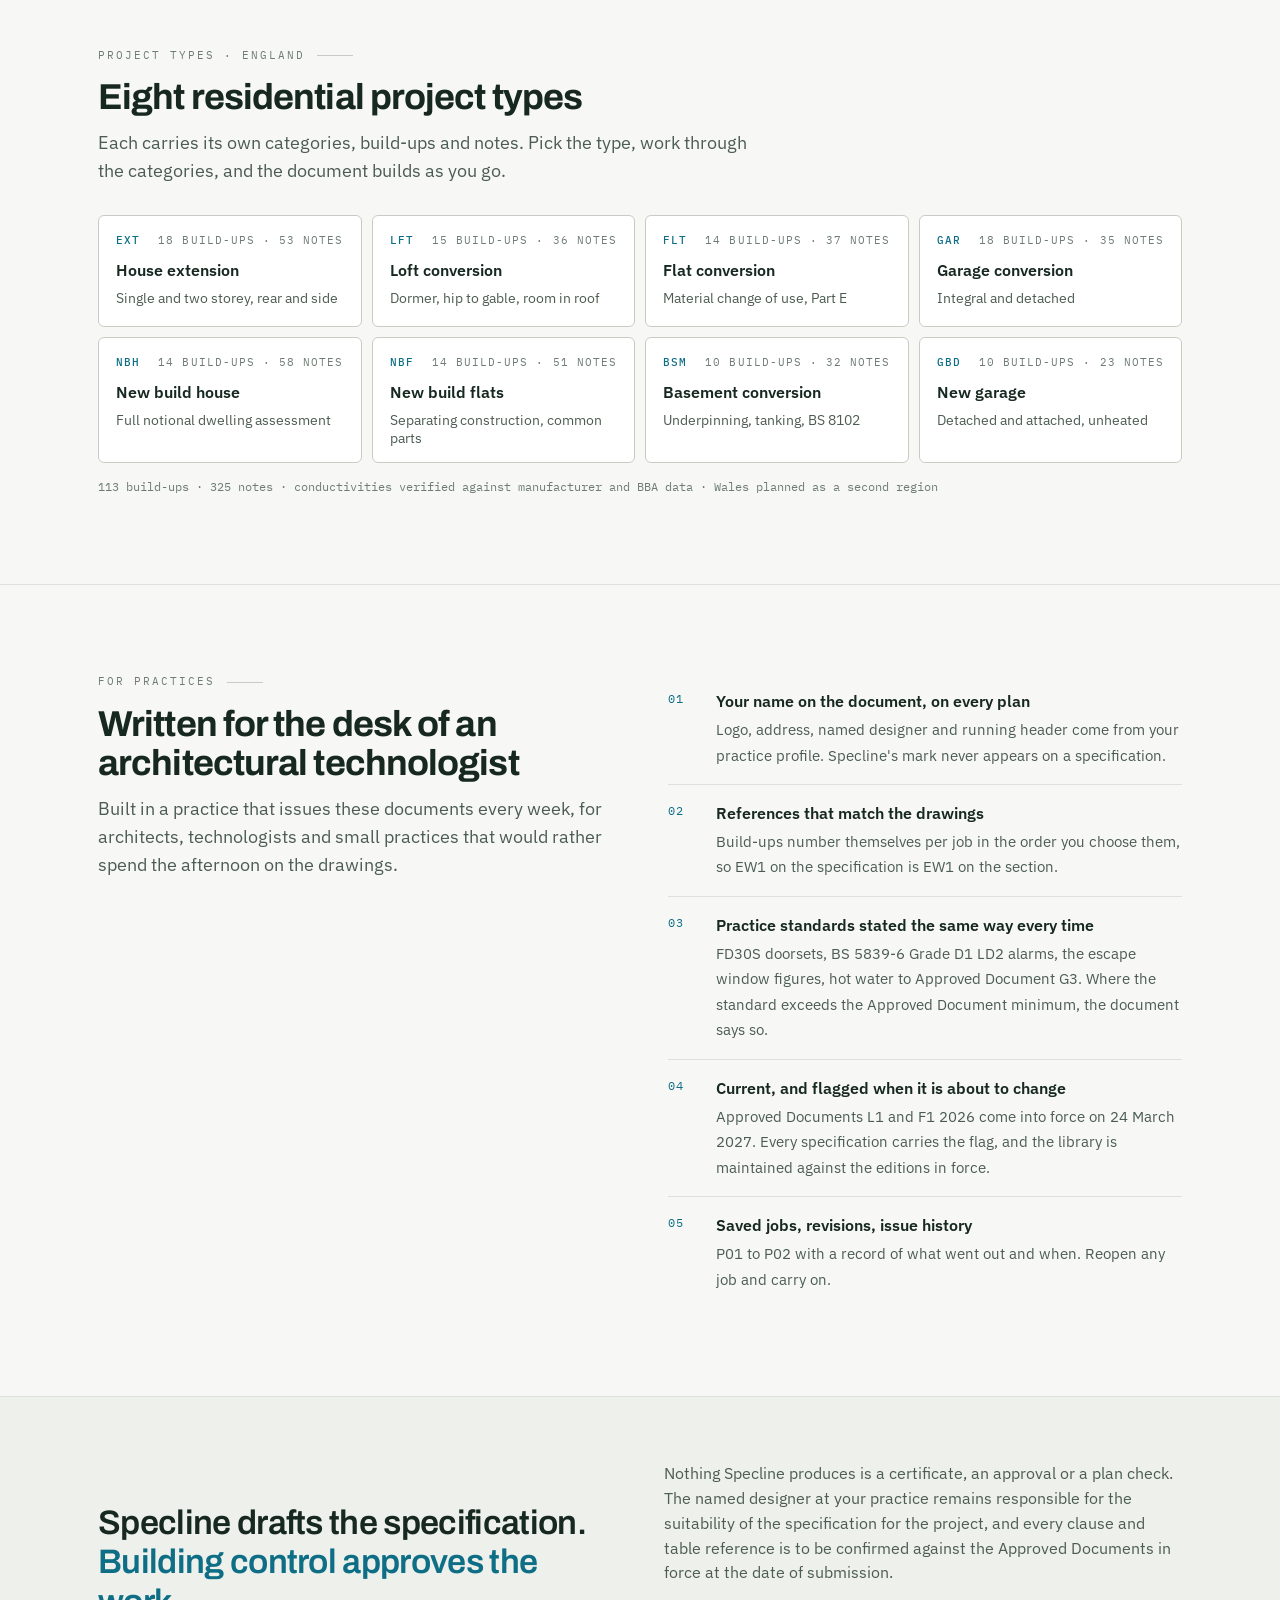
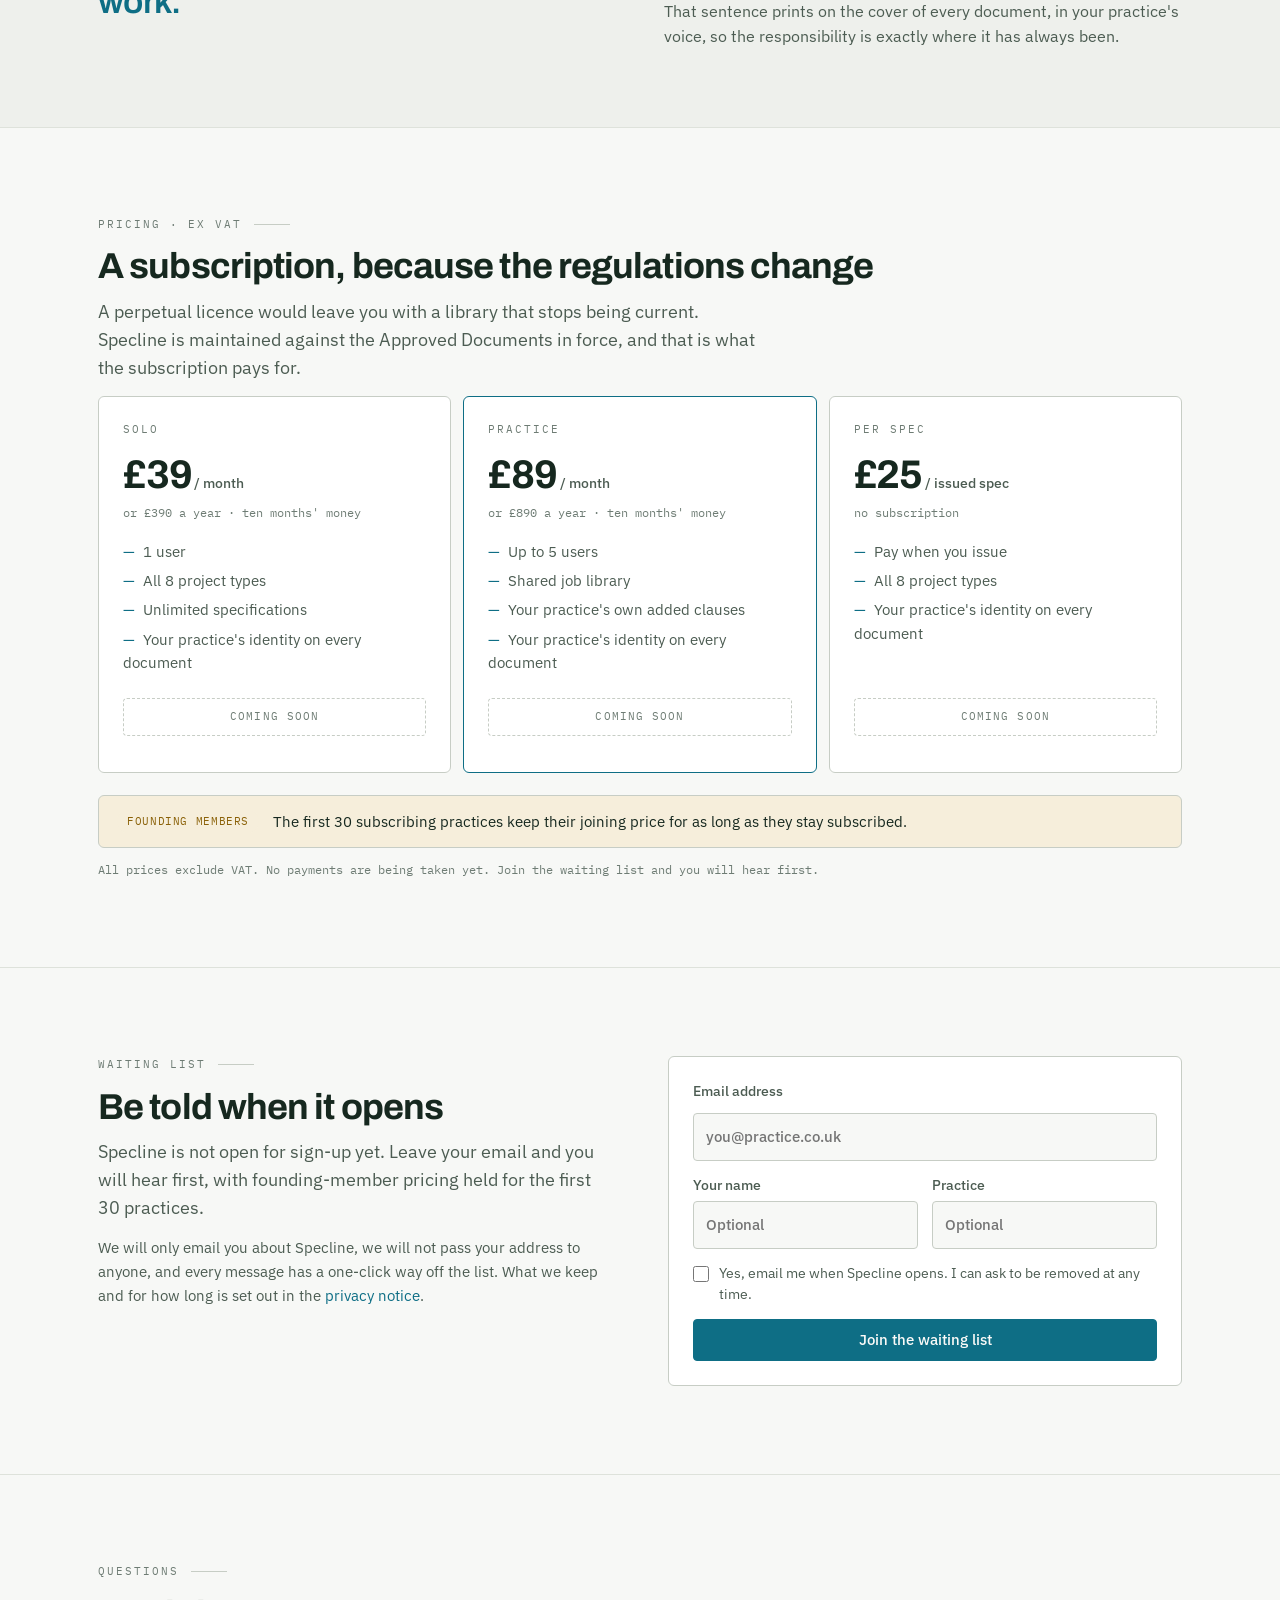
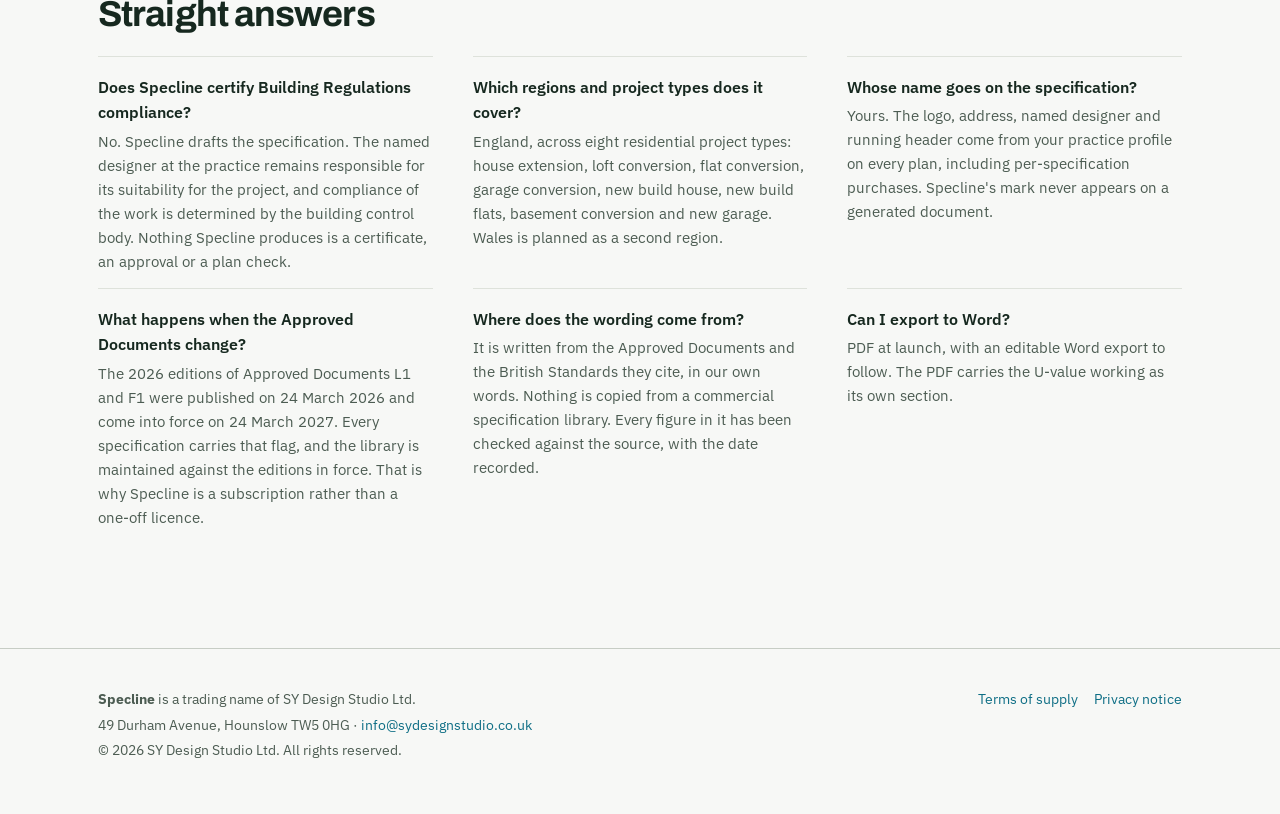
==== commit e997ddb2: "Publish terms and a privacy notice; capture the waiting list properly TERMS. docs/TERMS-DRAFT.md cou" ====
--- a/site/index.html
+++ b/site/index.html
@@ -199,6 +199,24 @@
 .founder .pill{flex:none}
 .vat{font-family:var(--mono);font-size:12px;color:var(--ink-3);margin:12px 0 0}
 
+/* waiting list */
+.join{background:var(--surface);border:1px solid var(--rule);border-radius:var(--r-card);padding:24px;display:flex;flex-direction:column;gap:14px}
+.join label{display:flex;flex-direction:column;gap:5px;font-size:13.5px;font-weight:500;color:var(--ink-2)}
+.join label .req{position:absolute;left:-9999px}
+.join input[type=text],.join input[type=email]{border:1px solid var(--rule);background:var(--paper);border-radius:var(--r-ctl);padding:11px 12px;font:inherit;font-size:15px;color:var(--ink);width:100%}
+.join input:focus{border-color:var(--petrol);outline:none;background:var(--surface)}
+.join input[aria-invalid="true"]{border-color:var(--hold)}
+.join .pair{display:grid;grid-template-columns:1fr 1fr;gap:14px}
+@media(max-width:520px){.join .pair{grid-template-columns:1fr}}
+.join .check{flex-direction:row;align-items:flex-start;gap:10px;font-weight:400;font-size:14px;line-height:1.5}
+.join .check input{margin:3px 0 0;accent-color:var(--petrol);width:16px;height:16px;flex:none}
+.join .hp{position:absolute;left:-9999px;width:1px;height:1px;overflow:hidden}
+.join button{justify-content:center;width:100%}
+.join button:disabled{opacity:.5;cursor:not-allowed}
+.jmsg{margin:0;font-size:14.5px;padding:11px 13px;border-radius:var(--r-ctl);border:1px solid var(--rule)}
+.jmsg.ok{color:var(--pass);background:var(--pass-soft);border-color:transparent}
+.jmsg.bad{color:var(--hold);background:var(--hold-soft);border-color:transparent}
+
 /* faq */
 .faq{display:grid;grid-template-columns:repeat(auto-fit,minmax(300px,1fr));gap:0 40px}
 .faq dt{font-weight:600;padding:18px 0 4px;border-top:1px solid var(--rule-soft)}
@@ -237,7 +255,7 @@
     </nav>
     <span class="spacer"></span>
     <button class="btn btn-quiet" id="signin">Sign in</button>
-    <a class="btn btn-primary" href="mailto:info@sydesignstudio.co.uk?subject=Specline%20waiting%20list&body=Practice%3A%0AName%3A%0AWhat%20we%20mostly%20do%3A%20">Join the waiting list</a>
+    <a class="btn btn-primary" href="#join">Join the waiting list</a>
   </div>
 </header>
 
@@ -249,7 +267,7 @@
       <h1>The specification, written to the Approved Documents. <em>Issued under your name.</em></h1>
       <p class="lede">Specline drafts Building Regulations specifications for extensions, lofts, conversions and new build, with the U-value working attached. You check it, put your practice's name on it, and issue it to building control.</p>
       <div class="actions">
-        <a class="btn btn-primary" href="mailto:info@sydesignstudio.co.uk?subject=Specline%20waiting%20list&body=Practice%3A%0AName%3A%0AWhat%20we%20mostly%20do%3A%20">Join the waiting list</a>
+        <a class="btn btn-primary" href="#join">Join the waiting list</a>
         <a class="btn" href="#what">See what you issue</a>
       </div>
       <p class="note">Not open for sign-up yet. Founding-member pricing for the first 30 practices.</p>
@@ -360,6 +378,30 @@
   </div>
 </section>
 
+<section id="join">
+  <div class="wrap two">
+    <div>
+      <p class="eyebrow">Waiting list</p>
+      <h2>Be told when it opens</h2>
+      <p class="lede">Specline is not open for sign-up yet. Leave your email and you will hear first, with founding-member pricing held for the first 30 practices.</p>
+      <p style="color:var(--ink-2);font-size:15px">We will only email you about Specline, we will not pass your address to anyone, and every message has a one-click way off the list. What we keep and for how long is set out in the <a href="/privacy.html">privacy notice</a>.</p>
+    </div>
+    <form class="join" id="joinForm" method="post" action="/waitlist.php" novalidate>
+      <label>Email address<span class="req">required</span>
+        <input type="email" name="email" id="jEmail" autocomplete="email" required placeholder="you@practice.co.uk"></label>
+      <div class="pair">
+        <label>Your name<input type="text" name="name" autocomplete="name" placeholder="Optional"></label>
+        <label>Practice<input type="text" name="practice" autocomplete="organization" placeholder="Optional"></label>
+      </div>
+      <p class="hp" aria-hidden="true"><label>Website<input type="text" name="website" tabindex="-1" autocomplete="off"></label></p>
+      <label class="check"><input type="checkbox" name="consent" value="yes" id="jConsent" required>
+        <span>Yes, email me when Specline opens. I can ask to be removed at any time.</span></label>
+      <button class="btn btn-primary" type="submit" id="jSubmit">Join the waiting list</button>
+      <p class="jmsg" id="jMsg" role="status" aria-live="polite" hidden></p>
+    </form>
+  </div>
+</section>
+
 <section>
   <div class="wrap">
     <p class="eyebrow">Questions</p>
@@ -383,7 +425,7 @@
       <p>49 Durham Avenue, Hounslow TW5 0HG · <a href="mailto:info@sydesignstudio.co.uk">info@sydesignstudio.co.uk</a></p>
       <p>© 2026 SY Design Studio Ltd. All rights reserved.</p>
     </div>
-    <div class="links"><span>Terms · coming with launch</span><span>Privacy · coming with launch</span></div>
+    <div class="links"><a href="/terms.html">Terms of supply</a><a href="/privacy.html">Privacy notice</a></div>
   </div>
 </footer>
 
@@ -394,7 +436,7 @@
     <h2 id="signinTitle">Sign-in opens with the first release</h2>
     <p>There are no subscriber accounts yet, so there is nothing here to sign into, and nothing on this page will ask you for a password until there is.</p>
     <div class="field">Email and password · not yet</div>
-    <a class="btn btn-primary" href="mailto:info@sydesignstudio.co.uk?subject=Specline%20waiting%20list&body=Practice%3A%0AName%3A%0AWhat%20we%20mostly%20do%3A%20">Join the waiting list instead</a>
+    <a class="btn btn-primary" href="#join" id="signinJoin">Join the waiting list instead</a>
   </div>
 </div>
 
@@ -414,11 +456,35 @@
     if(k<1) requestAnimationFrame(step); else done();
   })(performance.now());
 })();
+/* Waiting list: submit without leaving the page, and say plainly what happened. */
+(function(){
+  const f=document.getElementById('joinForm'), msg=document.getElementById('jMsg'),
+        btn=document.getElementById('jSubmit'), email=document.getElementById('jEmail'),
+        consent=document.getElementById('jConsent');
+  const say=(text,ok)=>{ msg.hidden=false; msg.className='jmsg '+(ok?'ok':'bad'); msg.textContent=text; };
+  f.addEventListener('submit', async e=>{
+    e.preventDefault();
+    email.setAttribute('aria-invalid','false');
+    if(!email.value.trim() || !email.checkValidity()){ email.setAttribute('aria-invalid','true'); email.focus(); return say('Please enter a valid email address.',false); }
+    if(!consent.checked){ consent.focus(); return say('Please tick the box so we know we may email you.',false); }
+    btn.disabled=true; const was=btn.textContent; btn.textContent='Adding you…';
+    try{
+      const r=await fetch(f.action,{method:'POST',body:new FormData(f),headers:{'Accept':'application/json'}});
+      let d={}; try{ d=await r.json(); }catch(_){}
+      if(r.ok && d.ok){ say(d.message||'Thank you. You are on the list.',true); f.reset(); btn.textContent='On the list'; return; }
+      say(d.message||'That did not go through. Please email info@sydesignstudio.co.uk and we will add you.',false);
+    }catch(_){
+      say('We could not reach the server. Please email info@sydesignstudio.co.uk and we will add you.',false);
+    }
+    btn.disabled=false; btn.textContent=was;
+  });
+})();
 const dlg=document.getElementById('signinDlg');
 document.getElementById('signin').onclick=()=>{ dlg.hidden=false; document.getElementById('closeSignin').focus(); };
 document.getElementById('closeSignin').onclick=()=>{ dlg.hidden=true; };
 dlg.addEventListener('click',e=>{ if(e.target===dlg) dlg.hidden=true; });
 document.addEventListener('keydown',e=>{ if(e.key==='Escape') dlg.hidden=true; });
+document.getElementById('signinJoin').onclick=()=>{ dlg.hidden=true; };
 </script>
 </body>
 </html>
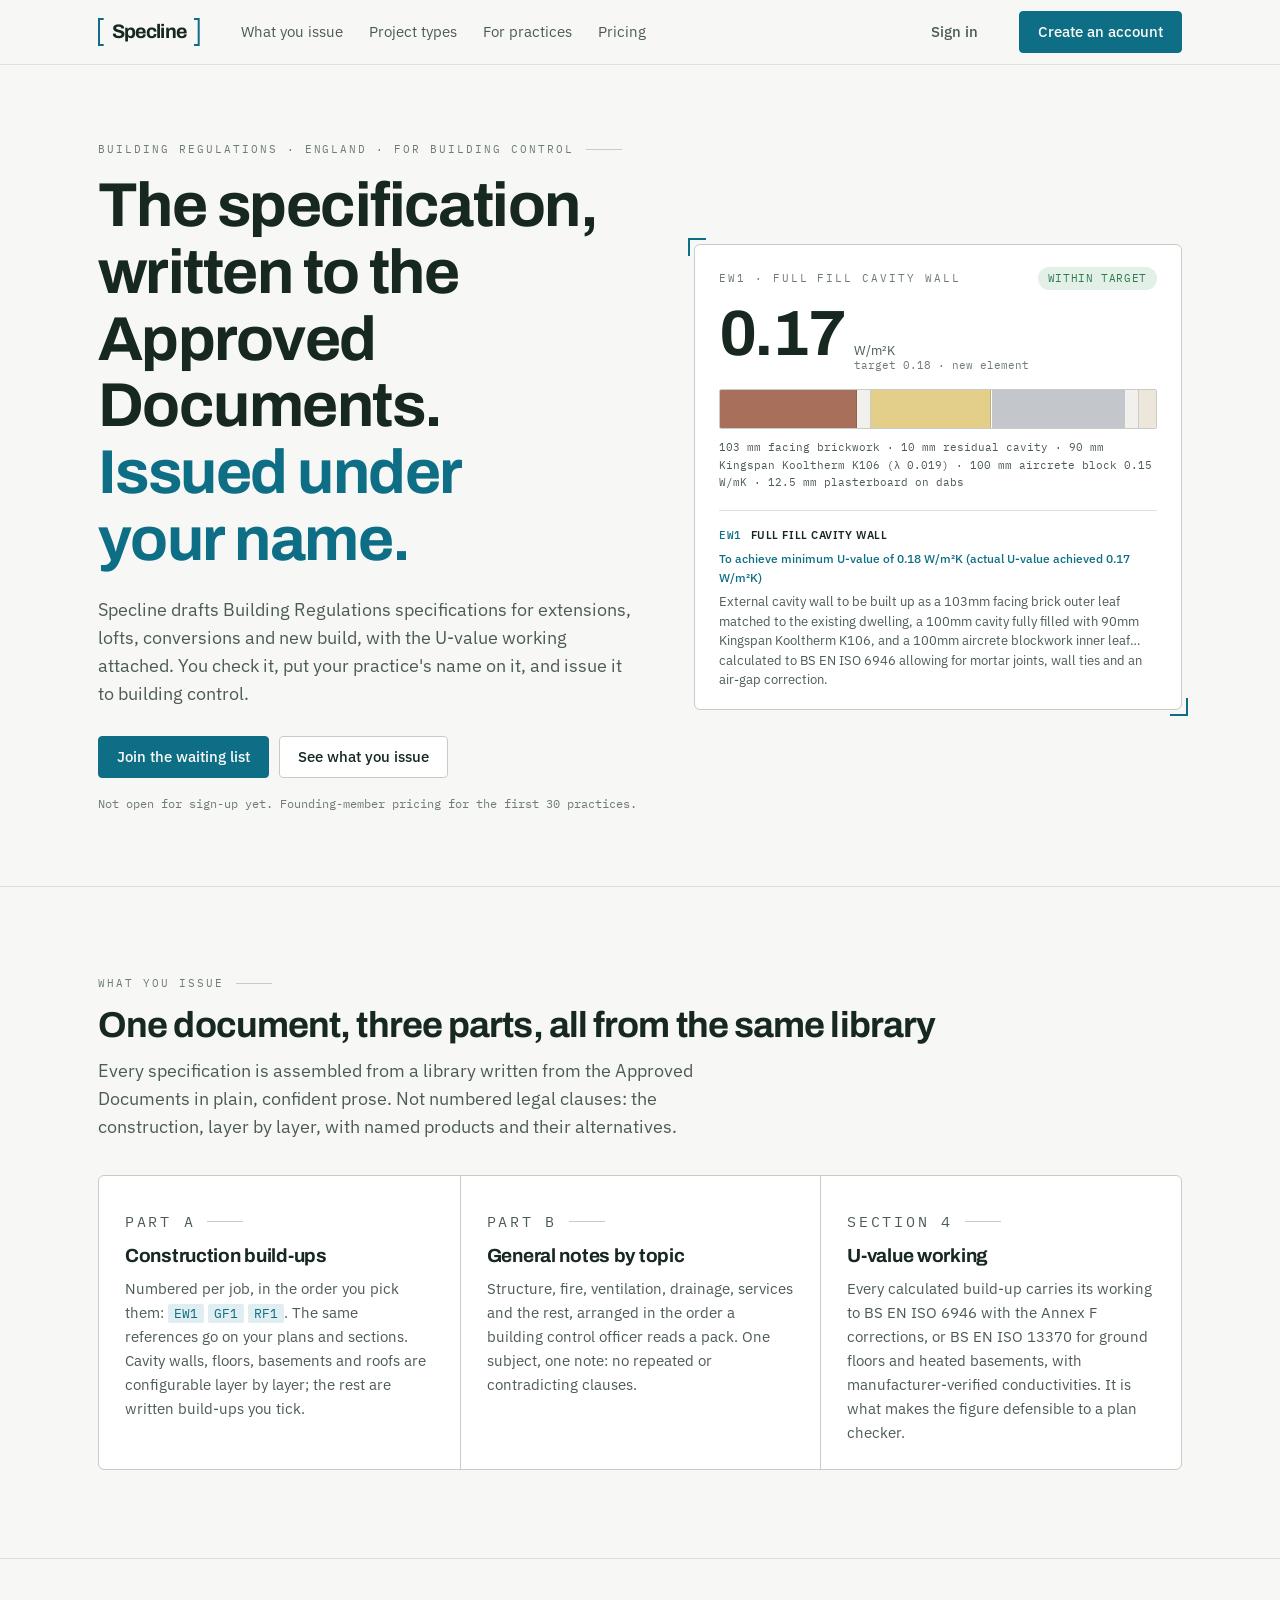
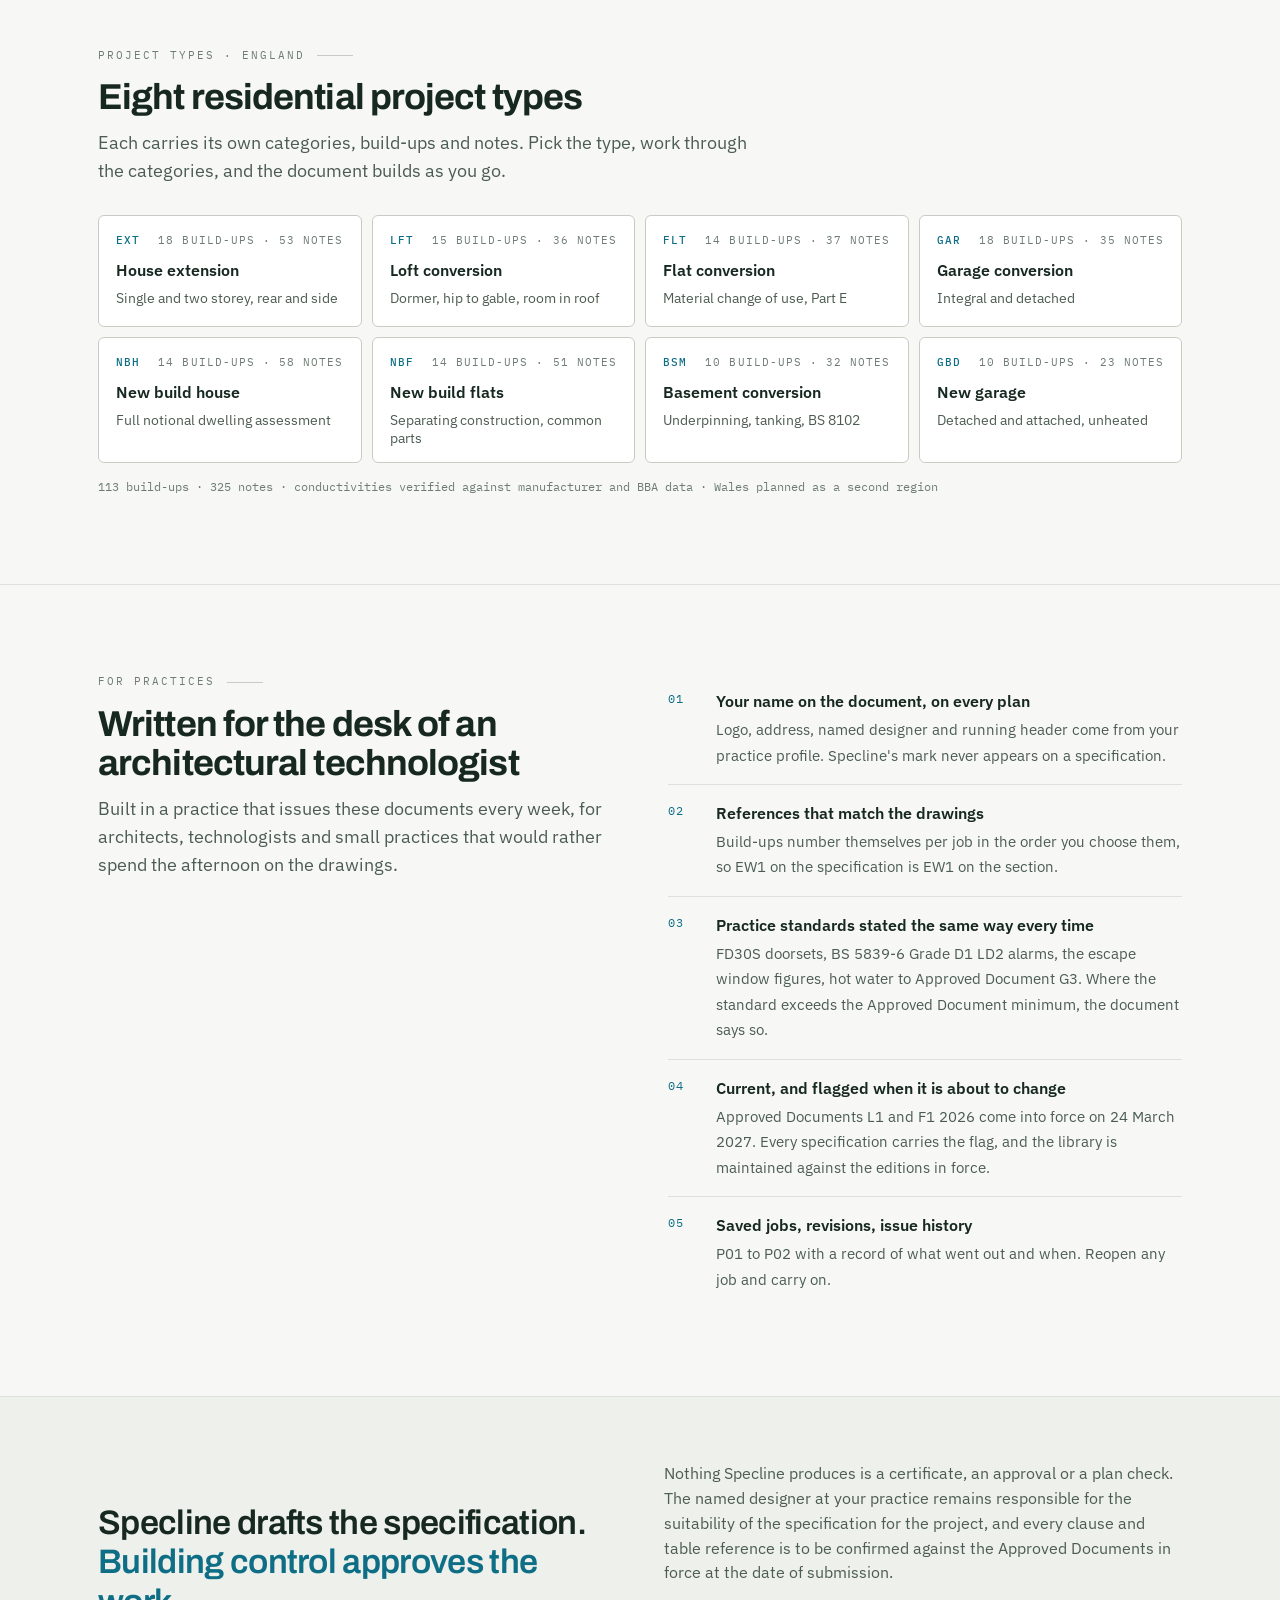
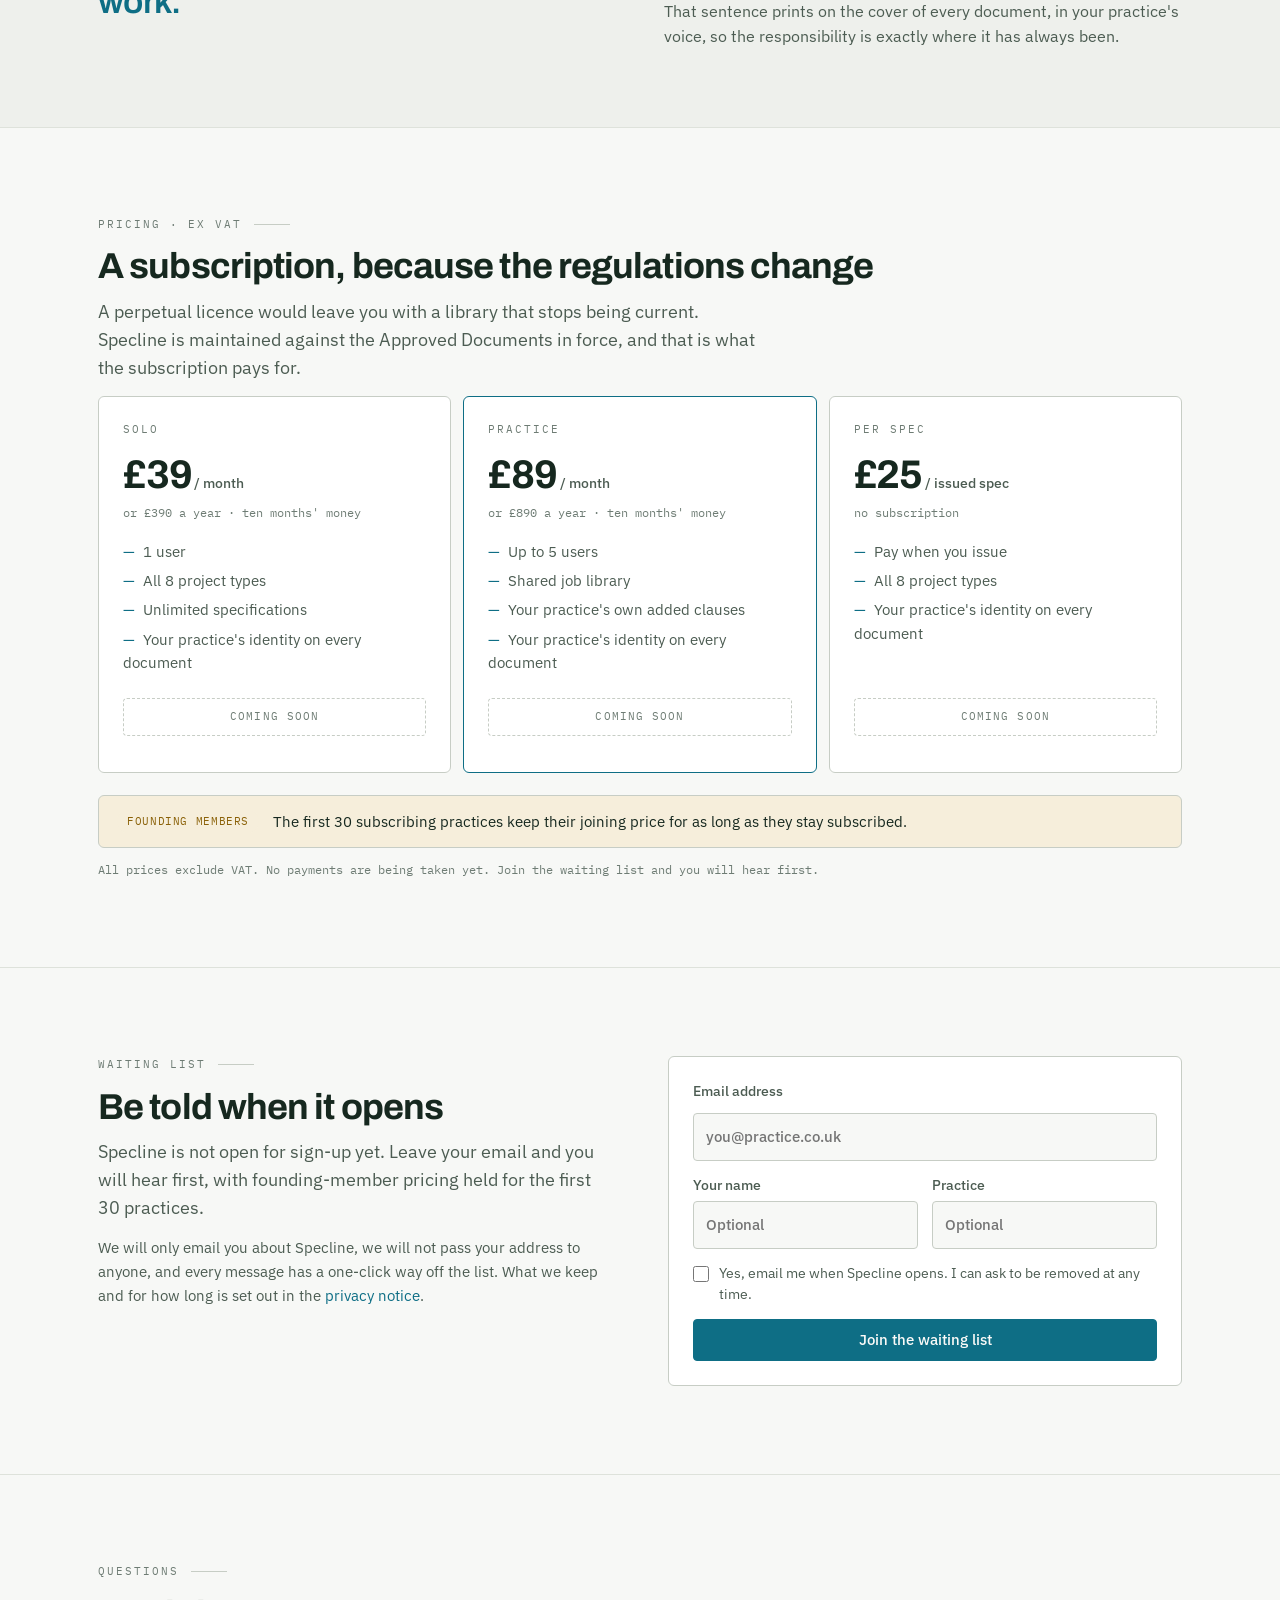
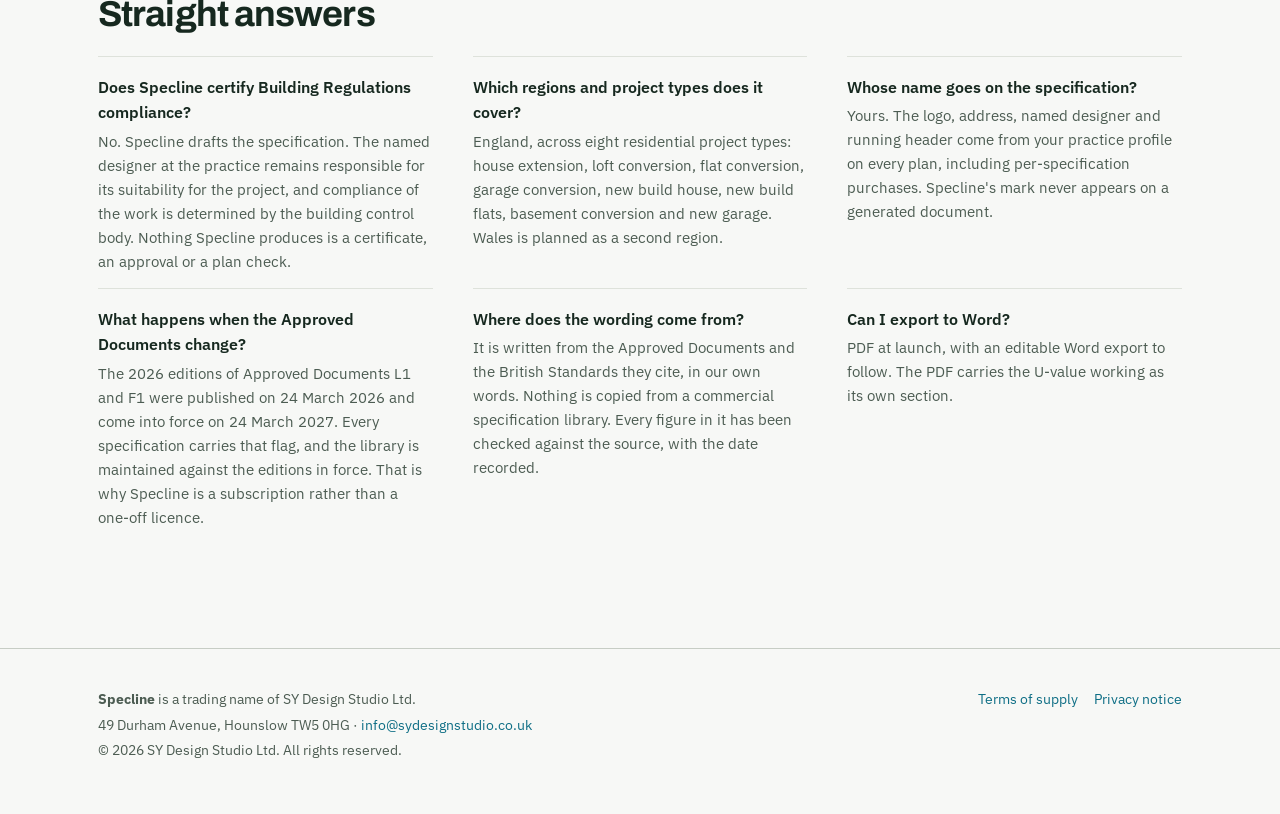
==== commit 0ff9ac67: "Accounts, an administration dashboard, and a regulations watch that reports rather than rewrites Bui" ====
--- a/site/index.html
+++ b/site/index.html
@@ -254,8 +254,8 @@
       <a href="#pricing">Pricing</a>
     </nav>
     <span class="spacer"></span>
-    <button class="btn btn-quiet" id="signin">Sign in</button>
-    <a class="btn btn-primary" href="#join">Join the waiting list</a>
+    <a class="btn btn-quiet" href="/account/login.php">Sign in</a>
+    <a class="btn btn-primary" href="/account/signup.php">Create an account</a>
   </div>
 </header>
 
@@ -428,17 +428,6 @@
     <div class="links"><a href="/terms.html">Terms of supply</a><a href="/privacy.html">Privacy notice</a></div>
   </div>
 </footer>
-
-<div class="overlay" id="signinDlg" hidden>
-  <div class="dialog" role="dialog" aria-modal="true" aria-labelledby="signinTitle">
-    <button class="closeX" id="closeSignin" aria-label="Close">×</button>
-    <p class="eyebrow" style="margin-bottom:8px">Subscribers</p>
-    <h2 id="signinTitle">Sign-in opens with the first release</h2>
-    <p>There are no subscriber accounts yet, so there is nothing here to sign into, and nothing on this page will ask you for a password until there is.</p>
-    <div class="field">Email and password · not yet</div>
-    <a class="btn btn-primary" href="#join" id="signinJoin">Join the waiting list instead</a>
-  </div>
-</div>
 
 <script>
 /* The hero: the wall draws in layer by layer, and the U-value settles from the uninsulated
@@ -479,12 +468,6 @@
     btn.disabled=false; btn.textContent=was;
   });
 })();
-const dlg=document.getElementById('signinDlg');
-document.getElementById('signin').onclick=()=>{ dlg.hidden=false; document.getElementById('closeSignin').focus(); };
-document.getElementById('closeSignin').onclick=()=>{ dlg.hidden=true; };
-dlg.addEventListener('click',e=>{ if(e.target===dlg) dlg.hidden=true; });
-document.addEventListener('keydown',e=>{ if(e.key==='Escape') dlg.hidden=true; });
-document.getElementById('signinJoin').onclick=()=>{ dlg.hidden=true; };
 </script>
 </body>
 </html>
